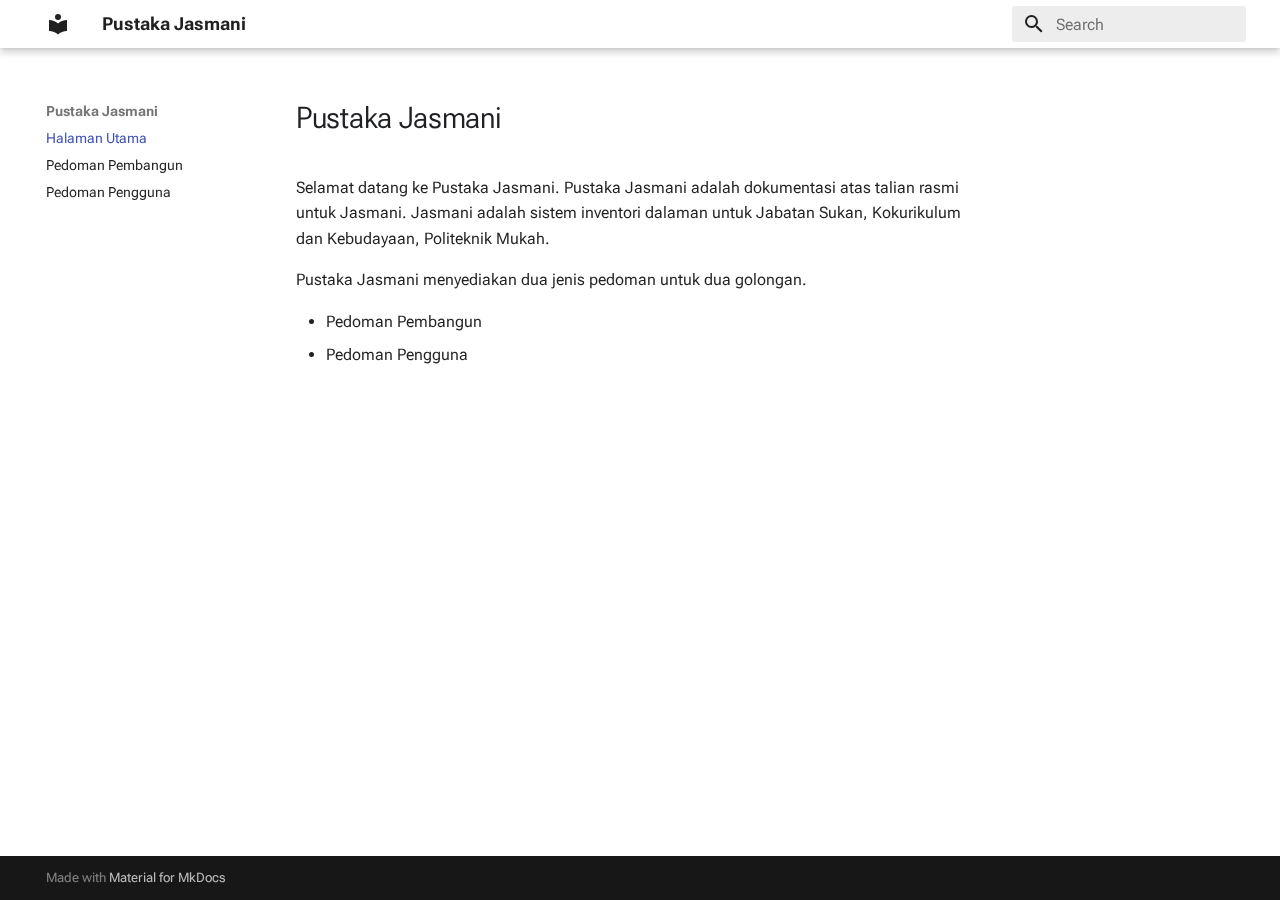
==== index.html @ 259c1ffd "Deployed 2524600 with MkDocs version: 1.4.2" ====
<!doctype html>
<html lang="en" class="no-js">
  <head>
    
      <meta charset="utf-8">
      <meta name="viewport" content="width=device-width,initial-scale=1">
      
      
      
      
      
        <link rel="next" href="pembangun/">
      
      <link rel="icon" href="assets/images/favicon.png">
      <meta name="generator" content="mkdocs-1.4.2, mkdocs-material-9.0.14">
    
    
      
        <title>Pustaka Jasmani</title>
      
    
    
      <link rel="stylesheet" href="assets/stylesheets/main.113286f1.min.css">
      
        
        <link rel="stylesheet" href="assets/stylesheets/palette.a0c5b2b5.min.css">
      
      

    
    
    
      
        
        
        <link rel="preconnect" href="https://fonts.gstatic.com" crossorigin>
        <link rel="stylesheet" href="https://fonts.googleapis.com/css?family=Roboto+Flex:300,300i,400,400i,700,700i%7CRoboto+Mono:400,400i,700,700i&display=fallback">
        <style>:root{--md-text-font:"Roboto Flex";--md-code-font:"Roboto Mono"}</style>
      
    
    
      <link rel="stylesheet" href="stylesheets/extra.css">
    
    <script>__md_scope=new URL(".",location),__md_hash=e=>[...e].reduce((e,_)=>(e<<5)-e+_.charCodeAt(0),0),__md_get=(e,_=localStorage,t=__md_scope)=>JSON.parse(_.getItem(t.pathname+"."+e)),__md_set=(e,_,t=localStorage,a=__md_scope)=>{try{t.setItem(a.pathname+"."+e,JSON.stringify(_))}catch(e){}}</script>
    
      

    
    
    
  </head>
  
  
    
    
    
    
    
    <body dir="ltr" data-md-color-scheme="default" data-md-color-primary="white" data-md-color-accent="">
  
    
    
    <input class="md-toggle" data-md-toggle="drawer" type="checkbox" id="__drawer" autocomplete="off">
    <input class="md-toggle" data-md-toggle="search" type="checkbox" id="__search" autocomplete="off">
    <label class="md-overlay" for="__drawer"></label>
    <div data-md-component="skip">
      
        
        <a href="#pustaka-jasmani" class="md-skip">
          Skip to content
        </a>
      
    </div>
    <div data-md-component="announce">
      
    </div>
    
    
      

<header class="md-header" data-md-component="header">
  <nav class="md-header__inner md-grid" aria-label="Header">
    <a href="." title="Pustaka Jasmani" class="md-header__button md-logo" aria-label="Pustaka Jasmani" data-md-component="logo">
      
  
  <svg xmlns="http://www.w3.org/2000/svg" viewBox="0 0 24 24"><path d="M12 8a3 3 0 0 0 3-3 3 3 0 0 0-3-3 3 3 0 0 0-3 3 3 3 0 0 0 3 3m0 3.54C9.64 9.35 6.5 8 3 8v11c3.5 0 6.64 1.35 9 3.54 2.36-2.19 5.5-3.54 9-3.54V8c-3.5 0-6.64 1.35-9 3.54Z"/></svg>

    </a>
    <label class="md-header__button md-icon" for="__drawer">
      <svg xmlns="http://www.w3.org/2000/svg" viewBox="0 0 24 24"><path d="M3 6h18v2H3V6m0 5h18v2H3v-2m0 5h18v2H3v-2Z"/></svg>
    </label>
    <div class="md-header__title" data-md-component="header-title">
      <div class="md-header__ellipsis">
        <div class="md-header__topic">
          <span class="md-ellipsis">
            Pustaka Jasmani
          </span>
        </div>
        <div class="md-header__topic" data-md-component="header-topic">
          <span class="md-ellipsis">
            
              Halaman Utama
            
          </span>
        </div>
      </div>
    </div>
    
    
    
      <label class="md-header__button md-icon" for="__search">
        <svg xmlns="http://www.w3.org/2000/svg" viewBox="0 0 24 24"><path d="M9.5 3A6.5 6.5 0 0 1 16 9.5c0 1.61-.59 3.09-1.56 4.23l.27.27h.79l5 5-1.5 1.5-5-5v-.79l-.27-.27A6.516 6.516 0 0 1 9.5 16 6.5 6.5 0 0 1 3 9.5 6.5 6.5 0 0 1 9.5 3m0 2C7 5 5 7 5 9.5S7 14 9.5 14 14 12 14 9.5 12 5 9.5 5Z"/></svg>
      </label>
      <div class="md-search" data-md-component="search" role="dialog">
  <label class="md-search__overlay" for="__search"></label>
  <div class="md-search__inner" role="search">
    <form class="md-search__form" name="search">
      <input type="text" class="md-search__input" name="query" aria-label="Search" placeholder="Search" autocapitalize="off" autocorrect="off" autocomplete="off" spellcheck="false" data-md-component="search-query" required>
      <label class="md-search__icon md-icon" for="__search">
        <svg xmlns="http://www.w3.org/2000/svg" viewBox="0 0 24 24"><path d="M9.5 3A6.5 6.5 0 0 1 16 9.5c0 1.61-.59 3.09-1.56 4.23l.27.27h.79l5 5-1.5 1.5-5-5v-.79l-.27-.27A6.516 6.516 0 0 1 9.5 16 6.5 6.5 0 0 1 3 9.5 6.5 6.5 0 0 1 9.5 3m0 2C7 5 5 7 5 9.5S7 14 9.5 14 14 12 14 9.5 12 5 9.5 5Z"/></svg>
        <svg xmlns="http://www.w3.org/2000/svg" viewBox="0 0 24 24"><path d="M20 11v2H8l5.5 5.5-1.42 1.42L4.16 12l7.92-7.92L13.5 5.5 8 11h12Z"/></svg>
      </label>
      <nav class="md-search__options" aria-label="Search">
        
        <button type="reset" class="md-search__icon md-icon" title="Clear" aria-label="Clear" tabindex="-1">
          <svg xmlns="http://www.w3.org/2000/svg" viewBox="0 0 24 24"><path d="M19 6.41 17.59 5 12 10.59 6.41 5 5 6.41 10.59 12 5 17.59 6.41 19 12 13.41 17.59 19 19 17.59 13.41 12 19 6.41Z"/></svg>
        </button>
      </nav>
      
    </form>
    <div class="md-search__output">
      <div class="md-search__scrollwrap" data-md-scrollfix>
        <div class="md-search-result" data-md-component="search-result">
          <div class="md-search-result__meta">
            Initializing search
          </div>
          <ol class="md-search-result__list" role="presentation"></ol>
        </div>
      </div>
    </div>
  </div>
</div>
    
    
  </nav>
  
</header>
    
    <div class="md-container" data-md-component="container">
      
      
        
          
        
      
      <main class="md-main" data-md-component="main">
        <div class="md-main__inner md-grid">
          
            
              
              <div class="md-sidebar md-sidebar--primary" data-md-component="sidebar" data-md-type="navigation" >
                <div class="md-sidebar__scrollwrap">
                  <div class="md-sidebar__inner">
                    


<nav class="md-nav md-nav--primary" aria-label="Navigation" data-md-level="0">
  <label class="md-nav__title" for="__drawer">
    <a href="." title="Pustaka Jasmani" class="md-nav__button md-logo" aria-label="Pustaka Jasmani" data-md-component="logo">
      
  
  <svg xmlns="http://www.w3.org/2000/svg" viewBox="0 0 24 24"><path d="M12 8a3 3 0 0 0 3-3 3 3 0 0 0-3-3 3 3 0 0 0-3 3 3 3 0 0 0 3 3m0 3.54C9.64 9.35 6.5 8 3 8v11c3.5 0 6.64 1.35 9 3.54 2.36-2.19 5.5-3.54 9-3.54V8c-3.5 0-6.64 1.35-9 3.54Z"/></svg>

    </a>
    Pustaka Jasmani
  </label>
  
  <ul class="md-nav__list" data-md-scrollfix>
    
      
      
      

  
  
    
  
  
    <li class="md-nav__item md-nav__item--active">
      
      <input class="md-nav__toggle md-toggle" type="checkbox" id="__toc">
      
      
        
      
      
      <a href="." class="md-nav__link md-nav__link--active">
        Halaman Utama
      </a>
      
    </li>
  

    
      
      
      

  
  
  
    <li class="md-nav__item">
      <a href="pembangun/" class="md-nav__link">
        Pedoman Pembangun
      </a>
    </li>
  

    
      
      
      

  
  
  
    <li class="md-nav__item">
      <a href="pengguna/" class="md-nav__link">
        Pedoman Pengguna
      </a>
    </li>
  

    
  </ul>
</nav>
                  </div>
                </div>
              </div>
            
            
              
              <div class="md-sidebar md-sidebar--secondary" data-md-component="sidebar" data-md-type="toc" >
                <div class="md-sidebar__scrollwrap">
                  <div class="md-sidebar__inner">
                    

<nav class="md-nav md-nav--secondary" aria-label="Table of contents">
  
  
  
    
  
  
</nav>
                  </div>
                </div>
              </div>
            
          
          
            <div class="md-content" data-md-component="content">
              <article class="md-content__inner md-typeset">
                
                  


<h1 id="pustaka-jasmani">Pustaka Jasmani</h1>
<p>Selamat datang ke Pustaka Jasmani. Pustaka Jasmani adalah dokumentasi atas talian rasmi untuk Jasmani. Jasmani adalah sistem inventori dalaman untuk Jabatan Sukan, Kokurikulum dan Kebudayaan, Politeknik Mukah.</p>
<p>Pustaka Jasmani menyediakan dua jenis pedoman untuk dua golongan.</p>
<ul>
<li>Pedoman Pembangun</li>
<li>Pedoman Pengguna</li>
</ul>





                
              </article>
            </div>
          
          
        </div>
        
      </main>
      
        <footer class="md-footer">
  
  <div class="md-footer-meta md-typeset">
    <div class="md-footer-meta__inner md-grid">
      <div class="md-copyright">
  
  
    Made with
    <a href="https://squidfunk.github.io/mkdocs-material/" target="_blank" rel="noopener">
      Material for MkDocs
    </a>
  
</div>
      
    </div>
  </div>
</footer>
      
    </div>
    <div class="md-dialog" data-md-component="dialog">
      <div class="md-dialog__inner md-typeset"></div>
    </div>
    
    <script id="__config" type="application/json">{"base": ".", "features": [], "search": "assets/javascripts/workers/search.208ed371.min.js", "translations": {"clipboard.copied": "Copied to clipboard", "clipboard.copy": "Copy to clipboard", "search.result.more.one": "1 more on this page", "search.result.more.other": "# more on this page", "search.result.none": "No matching documents", "search.result.one": "1 matching document", "search.result.other": "# matching documents", "search.result.placeholder": "Type to start searching", "search.result.term.missing": "Missing", "select.version": "Select version"}}</script>
    
    
      <script src="assets/javascripts/bundle.2a6f1dda.min.js"></script>
      
    
  </body>
</html>
---- assets/stylesheets/main.113286f1.min.css ----
@charset "UTF-8";html{-webkit-text-size-adjust:none;-moz-text-size-adjust:none;text-size-adjust:none;box-sizing:border-box}*,:after,:before{box-sizing:inherit}@media (prefers-reduced-motion){*,:after,:before{transition:none!important}}body{margin:0}a,button,input,label{-webkit-tap-highlight-color:transparent}a{color:inherit;text-decoration:none}hr{border:0;box-sizing:initial;display:block;height:.05rem;overflow:visible;padding:0}small{font-size:80%}sub,sup{line-height:1em}img{border-style:none}table{border-collapse:initial;border-spacing:0}td,th{font-weight:400;vertical-align:top}button{background:#0000;border:0;font-family:inherit;font-size:inherit;margin:0;padding:0}input{border:0;outline:none}:root{--md-primary-fg-color:#4051b5;--md-primary-fg-color--light:#5d6cc0;--md-primary-fg-color--dark:#303fa1;--md-primary-bg-color:#fff;--md-primary-bg-color--light:#ffffffb3;--md-accent-fg-color:#526cfe;--md-accent-fg-color--transparent:#526cfe1a;--md-accent-bg-color:#fff;--md-accent-bg-color--light:#ffffffb3}:root,[data-md-color-scheme=default]{--md-default-fg-color:#000000de;--md-default-fg-color--light:#0000008a;--md-default-fg-color--lighter:#00000052;--md-default-fg-color--lightest:#00000012;--md-default-bg-color:#fff;--md-default-bg-color--light:#ffffffb3;--md-default-bg-color--lighter:#ffffff4d;--md-default-bg-color--lightest:#ffffff1f;--md-code-fg-color:#36464e;--md-code-bg-color:#f5f5f5;--md-code-hl-color:#ffff0080;--md-code-hl-number-color:#d52a2a;--md-code-hl-special-color:#db1457;--md-code-hl-function-color:#a846b9;--md-code-hl-constant-color:#6e59d9;--md-code-hl-keyword-color:#3f6ec6;--md-code-hl-string-color:#1c7d4d;--md-code-hl-name-color:var(--md-code-fg-color);--md-code-hl-operator-color:var(--md-default-fg-color--light);--md-code-hl-punctuation-color:var(--md-default-fg-color--light);--md-code-hl-comment-color:var(--md-default-fg-color--light);--md-code-hl-generic-color:var(--md-default-fg-color--light);--md-code-hl-variable-color:var(--md-default-fg-color--light);--md-typeset-color:var(--md-default-fg-color);--md-typeset-a-color:var(--md-primary-fg-color);--md-typeset-mark-color:#ffff0080;--md-typeset-del-color:#f5503d26;--md-typeset-ins-color:#0bd57026;--md-typeset-kbd-color:#fafafa;--md-typeset-kbd-accent-color:#fff;--md-typeset-kbd-border-color:#b8b8b8;--md-typeset-table-color:#0000001f;--md-typeset-table-color--light:rgba(0,0,0,.035);--md-admonition-fg-color:var(--md-default-fg-color);--md-admonition-bg-color:var(--md-default-bg-color);--md-warning-fg-color:#000000de;--md-warning-bg-color:#ff9;--md-footer-fg-color:#fff;--md-footer-fg-color--light:#ffffffb3;--md-footer-fg-color--lighter:#ffffff73;--md-footer-bg-color:#000000de;--md-footer-bg-color--dark:#00000052;--md-shadow-z1:0 0.2rem 0.5rem #0000000d,0 0 0.05rem #0000001a;--md-shadow-z2:0 0.2rem 0.5rem #0000001a,0 0 0.05rem #00000040;--md-shadow-z3:0 0.2rem 0.5rem #0003,0 0 0.05rem #00000059}.md-icon svg{fill:currentcolor;display:block;height:1.2rem;width:1.2rem}body{-webkit-font-smoothing:antialiased;-moz-osx-font-smoothing:grayscale;--md-text-font-family:var(--md-text-font,_),-apple-system,BlinkMacSystemFont,Helvetica,Arial,sans-serif;--md-code-font-family:var(--md-code-font,_),SFMono-Regular,Consolas,Menlo,monospace}aside,body,input{font-feature-settings:"kern","liga";color:var(--md-typeset-color);font-family:var(--md-text-font-family)}code,kbd,pre{font-feature-settings:"kern";font-family:var(--md-code-font-family)}:root{--md-typeset-table-sort-icon:url('data:image/svg+xml;charset=utf-8,<svg xmlns="http://www.w3.org/2000/svg" viewBox="0 0 24 24"><path d="m18 21-4-4h3V7h-3l4-4 4 4h-3v10h3M2 19v-2h10v2M2 13v-2h7v2M2 7V5h4v2H2Z"/></svg>');--md-typeset-table-sort-icon--asc:url('data:image/svg+xml;charset=utf-8,<svg xmlns="http://www.w3.org/2000/svg" viewBox="0 0 24 24"><path d="M19 17h3l-4 4-4-4h3V3h2M2 17h10v2H2M6 5v2H2V5m0 6h7v2H2v-2Z"/></svg>');--md-typeset-table-sort-icon--desc:url('data:image/svg+xml;charset=utf-8,<svg xmlns="http://www.w3.org/2000/svg" viewBox="0 0 24 24"><path d="M19 7h3l-4-4-4 4h3v14h2M2 17h10v2H2M6 5v2H2V5m0 6h7v2H2v-2Z"/></svg>')}.md-typeset{-webkit-print-color-adjust:exact;color-adjust:exact;font-size:.8rem;line-height:1.6}@media print{.md-typeset{font-size:.68rem}}.md-typeset blockquote,.md-typeset dl,.md-typeset figure,.md-typeset ol,.md-typeset pre,.md-typeset ul{margin-bottom:1em;margin-top:1em}.md-typeset h1{color:var(--md-default-fg-color--light);font-size:2em;line-height:1.3;margin:0 0 1.25em}.md-typeset h1,.md-typeset h2{font-weight:300;letter-spacing:-.01em}.md-typeset h2{font-size:1.5625em;line-height:1.4;margin:1.6em 0 .64em}.md-typeset h3{font-size:1.25em;font-weight:400;letter-spacing:-.01em;line-height:1.5;margin:1.6em 0 .8em}.md-typeset h2+h3{margin-top:.8em}.md-typeset h4{font-weight:700;letter-spacing:-.01em;margin:1em 0}.md-typeset h5,.md-typeset h6{color:var(--md-default-fg-color--light);font-size:.8em;font-weight:700;letter-spacing:-.01em;margin:1.25em 0}.md-typeset h5{text-transform:uppercase}.md-typeset hr{border-bottom:.05rem solid var(--md-default-fg-color--lightest);display:flow-root;margin:1.5em 0}.md-typeset a{color:var(--md-typeset-a-color);word-break:break-word}.md-typeset a,.md-typeset a:before{transition:color 125ms}.md-typeset a:focus,.md-typeset a:hover{color:var(--md-accent-fg-color)}.md-typeset a:focus code,.md-typeset a:hover code{background-color:var(--md-accent-fg-color--transparent)}.md-typeset a code{color:currentcolor;transition:background-color 125ms}.md-typeset a.focus-visible{outline-color:var(--md-accent-fg-color);outline-offset:.2rem}.md-typeset code,.md-typeset kbd,.md-typeset pre{color:var(--md-code-fg-color);direction:ltr;font-variant-ligatures:none}@media print{.md-typeset code,.md-typeset kbd,.md-typeset pre{white-space:pre-wrap}}.md-typeset code{background-color:var(--md-code-bg-color);border-radius:.1rem;-webkit-box-decoration-break:clone;box-decoration-break:clone;font-size:.85em;padding:0 .2941176471em;word-break:break-word}.md-typeset code:not(.focus-visible){-webkit-tap-highlight-color:transparent;outline:none}.md-typeset pre{display:flow-root;line-height:1.4;position:relative}.md-typeset pre>code{-webkit-box-decoration-break:slice;box-decoration-break:slice;box-shadow:none;display:block;margin:0;outline-color:var(--md-accent-fg-color);overflow:auto;padding:.7720588235em 1.1764705882em;scrollbar-color:var(--md-default-fg-color--lighter) #0000;scrollbar-width:thin;touch-action:auto;word-break:normal}.md-typeset pre>code:hover{scrollbar-color:var(--md-accent-fg-color) #0000}.md-typeset pre>code::-webkit-scrollbar{height:.2rem;width:.2rem}.md-typeset pre>code::-webkit-scrollbar-thumb{background-color:var(--md-default-fg-color--lighter)}.md-typeset pre>code::-webkit-scrollbar-thumb:hover{background-color:var(--md-accent-fg-color)}.md-typeset kbd{background-color:var(--md-typeset-kbd-color);border-radius:.1rem;box-shadow:0 .1rem 0 .05rem var(--md-typeset-kbd-border-color),0 .1rem 0 var(--md-typeset-kbd-border-color),0 -.1rem .2rem var(--md-typeset-kbd-accent-color) inset;color:var(--md-default-fg-color);display:inline-block;font-size:.75em;padding:0 .6666666667em;vertical-align:text-top;word-break:break-word}.md-typeset mark{background-color:var(--md-typeset-mark-color);-webkit-box-decoration-break:clone;box-decoration-break:clone;color:inherit;word-break:break-word}.md-typeset abbr{border-bottom:.05rem dotted var(--md-default-fg-color--light);cursor:help;text-decoration:none}@media (hover:none){.md-typeset abbr[title]:focus:after,.md-typeset abbr[title]:hover:after{background-color:var(--md-default-fg-color);border-radius:.1rem;box-shadow:var(--md-shadow-z3);color:var(--md-default-bg-color);content:attr(title);font-size:.7rem;left:.8rem;margin-top:2em;padding:.2rem .3rem;position:absolute;right:.8rem}}.md-typeset small{opacity:.75}[dir=ltr] .md-typeset sub,[dir=ltr] .md-typeset sup{margin-left:.078125em}[dir=rtl] .md-typeset sub,[dir=rtl] .md-typeset sup{margin-right:.078125em}[dir=ltr] .md-typeset blockquote{padding-left:.6rem}[dir=rtl] .md-typeset blockquote{padding-right:.6rem}[dir=ltr] .md-typeset blockquote{border-left:.2rem solid var(--md-default-fg-color--lighter)}[dir=rtl] .md-typeset blockquote{border-right:.2rem solid var(--md-default-fg-color--lighter)}.md-typeset blockquote{color:var(--md-default-fg-color--light);margin-left:0;margin-right:0}.md-typeset ul{list-style-type:disc}[dir=ltr] .md-typeset ol,[dir=ltr] .md-typeset ul{margin-left:.625em}[dir=rtl] .md-typeset ol,[dir=rtl] .md-typeset ul{margin-right:.625em}.md-typeset ol,.md-typeset ul{padding:0}.md-typeset ol:not([hidden]),.md-typeset ul:not([hidden]){display:flow-root}.md-typeset ol ol,.md-typeset ul ol{list-style-type:lower-alpha}.md-typeset ol ol ol,.md-typeset ul ol ol{list-style-type:lower-roman}[dir=ltr] .md-typeset ol li,[dir=ltr] .md-typeset ul li{margin-left:1.25em}[dir=rtl] .md-typeset ol li,[dir=rtl] .md-typeset ul li{margin-right:1.25em}.md-typeset ol li,.md-typeset ul li{margin-bottom:.5em}.md-typeset ol li blockquote,.md-typeset ol li p,.md-typeset ul li blockquote,.md-typeset ul li p{margin:.5em 0}.md-typeset ol li:last-child,.md-typeset ul li:last-child{margin-bottom:0}[dir=ltr] .md-typeset ol li ol,[dir=ltr] .md-typeset ol li ul,[dir=ltr] .md-typeset ul li ol,[dir=ltr] .md-typeset ul li ul{margin-left:.625em}[dir=rtl] .md-typeset ol li ol,[dir=rtl] .md-typeset ol li ul,[dir=rtl] .md-typeset ul li ol,[dir=rtl] .md-typeset ul li ul{margin-right:.625em}.md-typeset ol li ol,.md-typeset ol li ul,.md-typeset ul li ol,.md-typeset ul li ul{margin-bottom:.5em;margin-top:.5em}[dir=ltr] .md-typeset dd{margin-left:1.875em}[dir=rtl] .md-typeset dd{margin-right:1.875em}.md-typeset dd{margin-bottom:1.5em;margin-top:1em}.md-typeset img,.md-typeset svg,.md-typeset video{height:auto;max-width:100%}.md-typeset img[align=left]{margin:1em 1em 1em 0}.md-typeset img[align=right]{margin:1em 0 1em 1em}.md-typeset img[align]:only-child{margin-top:0}.md-typeset img[src$="#gh-dark-mode-only"],.md-typeset img[src$="#only-dark"]{display:none}.md-typeset figure{display:flow-root;margin:1em auto;max-width:100%;text-align:center;width:-webkit-fit-content;width:-moz-fit-content;width:fit-content}.md-typeset figure img{display:block}.md-typeset figcaption{font-style:italic;margin:1em auto;max-width:24rem}.md-typeset iframe{max-width:100%}.md-typeset table:not([class]){background-color:var(--md-default-bg-color);border:.05rem solid var(--md-typeset-table-color);border-radius:.1rem;display:inline-block;font-size:.64rem;max-width:100%;overflow:auto;touch-action:auto}@media print{.md-typeset table:not([class]){display:table}}.md-typeset table:not([class])+*{margin-top:1.5em}.md-typeset table:not([class]) td>:first-child,.md-typeset table:not([class]) th>:first-child{margin-top:0}.md-typeset table:not([class]) td>:last-child,.md-typeset table:not([class]) th>:last-child{margin-bottom:0}.md-typeset table:not([class]) td:not([align]),.md-typeset table:not([class]) th:not([align]){text-align:left}[dir=rtl] .md-typeset table:not([class]) td:not([align]),[dir=rtl] .md-typeset table:not([class]) th:not([align]){text-align:right}.md-typeset table:not([class]) th{font-weight:700;min-width:5rem;padding:.9375em 1.25em;vertical-align:top}.md-typeset table:not([class]) td{border-top:.05rem solid var(--md-typeset-table-color);padding:.9375em 1.25em;vertical-align:top}.md-typeset table:not([class]) tbody tr{transition:background-color 125ms}.md-typeset table:not([class]) tbody tr:hover{background-color:var(--md-typeset-table-color--light);box-shadow:0 .05rem 0 var(--md-default-bg-color) inset}.md-typeset table:not([class]) a{word-break:normal}.md-typeset table th[role=columnheader]{cursor:pointer}[dir=ltr] .md-typeset table th[role=columnheader]:after{margin-left:.5em}[dir=rtl] .md-typeset table th[role=columnheader]:after{margin-right:.5em}.md-typeset table th[role=columnheader]:after{content:"";display:inline-block;height:1.2em;-webkit-mask-image:var(--md-typeset-table-sort-icon);mask-image:var(--md-typeset-table-sort-icon);-webkit-mask-repeat:no-repeat;mask-repeat:no-repeat;-webkit-mask-size:contain;mask-size:contain;transition:background-color 125ms;vertical-align:text-bottom;width:1.2em}.md-typeset table th[role=columnheader]:hover:after{background-color:var(--md-default-fg-color--lighter)}.md-typeset table th[role=columnheader][aria-sort=ascending]:after{background-color:var(--md-default-fg-color--light);-webkit-mask-image:var(--md-typeset-table-sort-icon--asc);mask-image:var(--md-typeset-table-sort-icon--asc)}.md-typeset table th[role=columnheader][aria-sort=descending]:after{background-color:var(--md-default-fg-color--light);-webkit-mask-image:var(--md-typeset-table-sort-icon--desc);mask-image:var(--md-typeset-table-sort-icon--desc)}.md-typeset__scrollwrap{margin:1em -.8rem;overflow-x:auto;touch-action:auto}.md-typeset__table{display:inline-block;margin-bottom:.5em;padding:0 .8rem}@media print{.md-typeset__table{display:block}}html .md-typeset__table table{display:table;margin:0;overflow:hidden;width:100%}@media screen and (max-width:44.9375em){.md-content__inner>pre{margin:1em -.8rem}.md-content__inner>pre code{border-radius:0}}.md-banner{background-color:var(--md-footer-bg-color);color:var(--md-footer-fg-color);overflow:auto}@media print{.md-banner{display:none}}.md-banner--warning{background-color:var(--md-warning-bg-color);color:var(--md-warning-fg-color)}.md-banner__inner{font-size:.7rem;margin:.6rem auto;padding:0 .8rem}[dir=ltr] .md-banner__button{float:right}[dir=rtl] .md-banner__button{float:left}.md-banner__button{color:inherit;cursor:pointer;transition:opacity .25s}.md-banner__button:hover{opacity:.7}html{font-size:125%;height:100%;overflow-x:hidden}@media screen and (min-width:100em){html{font-size:137.5%}}@media screen and (min-width:125em){html{font-size:150%}}body{background-color:var(--md-default-bg-color);display:flex;flex-direction:column;font-size:.5rem;min-height:100%;position:relative;width:100%}@media print{body{display:block}}@media screen and (max-width:59.9375em){body[data-md-scrolllock]{position:fixed}}.md-grid{margin-left:auto;margin-right:auto;max-width:61rem}.md-container{display:flex;flex-direction:column;flex-grow:1}@media print{.md-container{display:block}}.md-main{flex-grow:1}.md-main__inner{display:flex;height:100%;margin-top:1.5rem}.md-ellipsis{overflow:hidden;text-overflow:ellipsis;white-space:nowrap}.md-toggle{display:none}.md-option{height:0;opacity:0;position:absolute;width:0}.md-option:checked+label:not([hidden]){display:block}.md-option.focus-visible+label{outline-color:var(--md-accent-fg-color);outline-style:auto}.md-skip{background-color:var(--md-default-fg-color);border-radius:.1rem;color:var(--md-default-bg-color);font-size:.64rem;margin:.5rem;opacity:0;outline-color:var(--md-accent-fg-color);padding:.3rem .5rem;position:fixed;transform:translateY(.4rem);z-index:-1}.md-skip:focus{opacity:1;transform:translateY(0);transition:transform .25s cubic-bezier(.4,0,.2,1),opacity 175ms 75ms;z-index:10}@page{margin:25mm}:root{--md-clipboard-icon:url('data:image/svg+xml;charset=utf-8,<svg xmlns="http://www.w3.org/2000/svg" viewBox="0 0 24 24"><path d="M19 21H8V7h11m0-2H8a2 2 0 0 0-2 2v14a2 2 0 0 0 2 2h11a2 2 0 0 0 2-2V7a2 2 0 0 0-2-2m-3-4H4a2 2 0 0 0-2 2v14h2V3h12V1Z"/></svg>')}.md-clipboard{border-radius:.1rem;color:var(--md-default-fg-color--lightest);cursor:pointer;height:1.5em;outline-color:var(--md-accent-fg-color);outline-offset:.1rem;position:absolute;right:.5em;top:.5em;transition:color .25s;width:1.5em;z-index:1}@media print{.md-clipboard{display:none}}.md-clipboard:not(.focus-visible){-webkit-tap-highlight-color:transparent;outline:none}:hover>.md-clipboard{color:var(--md-default-fg-color--light)}.md-clipboard:focus,.md-clipboard:hover{color:var(--md-accent-fg-color)}.md-clipboard:after{background-color:currentcolor;content:"";display:block;height:1.125em;margin:0 auto;-webkit-mask-image:var(--md-clipboard-icon);mask-image:var(--md-clipboard-icon);-webkit-mask-position:center;mask-position:center;-webkit-mask-repeat:no-repeat;mask-repeat:no-repeat;-webkit-mask-size:contain;mask-size:contain;width:1.125em}.md-clipboard--inline{cursor:pointer}.md-clipboard--inline code{transition:color .25s,background-color .25s}.md-clipboard--inline:focus code,.md-clipboard--inline:hover code{background-color:var(--md-accent-fg-color--transparent);color:var(--md-accent-fg-color)}@keyframes consent{0%{opacity:0;transform:translateY(100%)}to{opacity:1;transform:translateY(0)}}@keyframes overlay{0%{opacity:0}to{opacity:1}}.md-consent__overlay{animation:overlay .25s both;-webkit-backdrop-filter:blur(.1rem);backdrop-filter:blur(.1rem);background-color:#0000008a;height:100%;opacity:1;position:fixed;top:0;width:100%;z-index:5}.md-consent__inner{animation:consent .5s cubic-bezier(.1,.7,.1,1) both;background-color:var(--md-default-bg-color);border:0;border-radius:.1rem;bottom:0;box-shadow:0 0 .2rem #0000001a,0 .2rem .4rem #0003;max-height:100%;overflow:auto;padding:0;position:fixed;width:100%;z-index:5}.md-consent__form{padding:.8rem}.md-consent__settings{display:none;margin:1em 0}input:checked+.md-consent__settings{display:block}.md-consent__controls{margin-bottom:.8rem}.md-typeset .md-consent__controls .md-button{display:inline}@media screen and (max-width:44.9375em){.md-typeset .md-consent__controls .md-button{display:block;margin-top:.4rem;text-align:center;width:100%}}.md-consent label{cursor:pointer}.md-content{flex-grow:1;min-width:0}.md-content__inner{margin:0 .8rem 1.2rem;padding-top:.6rem}@media screen and (min-width:76.25em){[dir=ltr] .md-sidebar--primary:not([hidden])~.md-content>.md-content__inner{margin-left:1.2rem}[dir=ltr] .md-sidebar--secondary:not([hidden])~.md-content>.md-content__inner,[dir=rtl] .md-sidebar--primary:not([hidden])~.md-content>.md-content__inner{margin-right:1.2rem}[dir=rtl] .md-sidebar--secondary:not([hidden])~.md-content>.md-content__inner{margin-left:1.2rem}}.md-content__inner:before{content:"";display:block;height:.4rem}.md-content__inner>:last-child{margin-bottom:0}[dir=ltr] .md-content__button{float:right}[dir=rtl] .md-content__button{float:left}[dir=ltr] .md-content__button{margin-left:.4rem}[dir=rtl] .md-content__button{margin-right:.4rem}.md-content__button{margin:.4rem 0;padding:0}@media print{.md-content__button{display:none}}.md-typeset .md-content__button{color:var(--md-default-fg-color--lighter)}.md-content__button svg{display:inline;vertical-align:top}[dir=rtl] .md-content__button svg{transform:scaleX(-1)}[dir=ltr] .md-dialog{right:.8rem}[dir=rtl] .md-dialog{left:.8rem}.md-dialog{background-color:var(--md-default-fg-color);border-radius:.1rem;bottom:.8rem;box-shadow:var(--md-shadow-z3);min-width:11.1rem;opacity:0;padding:.4rem .6rem;pointer-events:none;position:fixed;transform:translateY(100%);transition:transform 0ms .4s,opacity .4s;z-index:4}@media print{.md-dialog{display:none}}.md-dialog--active{opacity:1;pointer-events:auto;transform:translateY(0);transition:transform .4s cubic-bezier(.075,.85,.175,1),opacity .4s}.md-dialog__inner{color:var(--md-default-bg-color);font-size:.7rem}.md-feedback{margin:2em 0 1em;text-align:center}.md-feedback fieldset{border:none;margin:0;padding:0}.md-feedback__title{font-weight:700;margin:1em auto}.md-feedback__inner{position:relative}.md-feedback__list{align-content:baseline;display:flex;flex-wrap:wrap;justify-content:center;position:relative}.md-feedback__list:hover .md-icon:not(:disabled){color:var(--md-default-fg-color--lighter)}:disabled .md-feedback__list{min-height:1.8rem}.md-feedback__icon{color:var(--md-default-fg-color--light);cursor:pointer;flex-shrink:0;margin:0 .1rem;transition:color 125ms}.md-feedback__icon:not(:disabled).md-icon:hover{color:var(--md-accent-fg-color)}.md-feedback__icon:disabled{color:var(--md-default-fg-color--lightest);pointer-events:none}.md-feedback__note{opacity:0;position:relative;transform:translateY(.4rem);transition:transform .4s cubic-bezier(.1,.7,.1,1),opacity .15s}.md-feedback__note>*{margin:0 auto;max-width:16rem}:disabled .md-feedback__note{opacity:1;transform:translateY(0)}.md-footer{background-color:var(--md-footer-bg-color);color:var(--md-footer-fg-color)}@media print{.md-footer{display:none}}.md-footer__inner{justify-content:space-between;overflow:auto;padding:.2rem}.md-footer__inner:not([hidden]){display:flex}.md-footer__link{display:flex;flex-grow:0.01;outline-color:var(--md-accent-fg-color);overflow:hidden;padding-bottom:.4rem;padding-top:1.4rem;transition:opacity .25s}.md-footer__link:focus,.md-footer__link:hover{opacity:.7}[dir=rtl] .md-footer__link svg{transform:scaleX(-1)}@media screen and (max-width:44.9375em){.md-footer__link--prev .md-footer__title{display:none}}[dir=ltr] .md-footer__link--next{margin-left:auto}[dir=rtl] .md-footer__link--next{margin-right:auto}.md-footer__link--next{text-align:right}[dir=rtl] .md-footer__link--next{text-align:left}.md-footer__title{flex-grow:1;font-size:.9rem;line-height:2.4rem;max-width:calc(100% - 2.4rem);padding:0 1rem;position:relative;white-space:nowrap}.md-footer__button{margin:.2rem;padding:.4rem}.md-footer__direction{font-size:.64rem;left:0;margin-top:-1rem;opacity:.7;padding:0 1rem;position:absolute;right:0}.md-footer-meta{background-color:var(--md-footer-bg-color--dark)}.md-footer-meta__inner{display:flex;flex-wrap:wrap;justify-content:space-between;padding:.2rem}html .md-footer-meta.md-typeset a{color:var(--md-footer-fg-color--light)}html .md-footer-meta.md-typeset a:focus,html .md-footer-meta.md-typeset a:hover{color:var(--md-footer-fg-color)}.md-copyright{color:var(--md-footer-fg-color--lighter);font-size:.64rem;margin:auto .6rem;padding:.4rem 0;width:100%}@media screen and (min-width:45em){.md-copyright{width:auto}}.md-copyright__highlight{color:var(--md-footer-fg-color--light)}.md-social{margin:0 .4rem;padding:.2rem 0 .6rem}@media screen and (min-width:45em){.md-social{padding:.6rem 0}}.md-social__link{display:inline-block;height:1.6rem;text-align:center;width:1.6rem}.md-social__link:before{line-height:1.9}.md-social__link svg{fill:currentcolor;max-height:.8rem;vertical-align:-25%}.md-typeset .md-button{border:.1rem solid;border-radius:.1rem;color:var(--md-primary-fg-color);cursor:pointer;display:inline-block;font-weight:700;padding:.625em 2em;transition:color 125ms,background-color 125ms,border-color 125ms}.md-typeset .md-button--primary{background-color:var(--md-primary-fg-color);border-color:var(--md-primary-fg-color);color:var(--md-primary-bg-color)}.md-typeset .md-button:focus,.md-typeset .md-button:hover{background-color:var(--md-accent-fg-color);border-color:var(--md-accent-fg-color);color:var(--md-accent-bg-color)}[dir=ltr] .md-typeset .md-input{border-top-left-radius:.1rem}[dir=ltr] .md-typeset .md-input,[dir=rtl] .md-typeset .md-input{border-top-right-radius:.1rem}[dir=rtl] .md-typeset .md-input{border-top-left-radius:.1rem}.md-typeset .md-input{border-bottom:.1rem solid var(--md-default-fg-color--lighter);box-shadow:var(--md-shadow-z1);font-size:.8rem;height:1.8rem;padding:0 .6rem;transition:border .25s,box-shadow .25s}.md-typeset .md-input:focus,.md-typeset .md-input:hover{border-bottom-color:var(--md-accent-fg-color);box-shadow:var(--md-shadow-z2)}.md-typeset .md-input--stretch{width:100%}.md-header{background-color:var(--md-primary-fg-color);box-shadow:0 0 .2rem #0000,0 .2rem .4rem #0000;color:var(--md-primary-bg-color);display:block;left:0;position:-webkit-sticky;position:sticky;right:0;top:0;z-index:4}@media print{.md-header{display:none}}.md-header[hidden]{transform:translateY(-100%);transition:transform .25s cubic-bezier(.8,0,.6,1),box-shadow .25s}.md-header--shadow{box-shadow:0 0 .2rem #0000001a,0 .2rem .4rem #0003;transition:transform .25s cubic-bezier(.1,.7,.1,1),box-shadow .25s}.md-header__inner{align-items:center;display:flex;padding:0 .2rem}.md-header__button{color:currentcolor;cursor:pointer;margin:.2rem;outline-color:var(--md-accent-fg-color);padding:.4rem;position:relative;transition:opacity .25s;vertical-align:middle;z-index:1}.md-header__button:hover{opacity:.7}.md-header__button:not([hidden]){display:inline-block}.md-header__button:not(.focus-visible){-webkit-tap-highlight-color:transparent;outline:none}.md-header__button.md-logo{margin:.2rem;padding:.4rem}@media screen and (max-width:76.1875em){.md-header__button.md-logo{display:none}}.md-header__button.md-logo img,.md-header__button.md-logo svg{fill:currentcolor;display:block;height:1.2rem;width:auto}@media screen and (min-width:60em){.md-header__button[for=__search]{display:none}}.no-js .md-header__button[for=__search]{display:none}[dir=rtl] .md-header__button[for=__search] svg{transform:scaleX(-1)}@media screen and (min-width:76.25em){.md-header__button[for=__drawer]{display:none}}.md-header__topic{display:flex;max-width:100%;position:absolute;transition:transform .4s cubic-bezier(.1,.7,.1,1),opacity .15s;white-space:nowrap}.md-header__topic+.md-header__topic{opacity:0;pointer-events:none;transform:translateX(1.25rem);transition:transform .4s cubic-bezier(1,.7,.1,.1),opacity .15s;z-index:-1}[dir=rtl] .md-header__topic+.md-header__topic{transform:translateX(-1.25rem)}.md-header__topic:first-child{font-weight:700}[dir=ltr] .md-header__title{margin-right:.4rem}[dir=rtl] .md-header__title{margin-left:.4rem}[dir=ltr] .md-header__title{margin-left:1rem}[dir=rtl] .md-header__title{margin-right:1rem}.md-header__title{flex-grow:1;font-size:.9rem;height:2.4rem;line-height:2.4rem}.md-header__title--active .md-header__topic{opacity:0;pointer-events:none;transform:translateX(-1.25rem);transition:transform .4s cubic-bezier(1,.7,.1,.1),opacity .15s;z-index:-1}[dir=rtl] .md-header__title--active .md-header__topic{transform:translateX(1.25rem)}.md-header__title--active .md-header__topic+.md-header__topic{opacity:1;pointer-events:auto;transform:translateX(0);transition:transform .4s cubic-bezier(.1,.7,.1,1),opacity .15s;z-index:0}.md-header__title>.md-header__ellipsis{height:100%;position:relative;width:100%}.md-header__option{display:flex;flex-shrink:0;max-width:100%;transition:max-width 0ms .25s,opacity .25s .25s;white-space:nowrap}[data-md-toggle=search]:checked~.md-header .md-header__option{max-width:0;opacity:0;transition:max-width 0ms,opacity 0ms}.md-header__source{display:none}@media screen and (min-width:60em){[dir=ltr] .md-header__source{margin-left:1rem}[dir=rtl] .md-header__source{margin-right:1rem}.md-header__source{display:block;max-width:11.7rem;width:11.7rem}}@media screen and (min-width:76.25em){[dir=ltr] .md-header__source{margin-left:1.4rem}[dir=rtl] .md-header__source{margin-right:1.4rem}}:root{--md-nav-icon--prev:url('data:image/svg+xml;charset=utf-8,<svg xmlns="http://www.w3.org/2000/svg" viewBox="0 0 24 24"><path d="M20 11v2H8l5.5 5.5-1.42 1.42L4.16 12l7.92-7.92L13.5 5.5 8 11h12Z"/></svg>');--md-nav-icon--next:url('data:image/svg+xml;charset=utf-8,<svg xmlns="http://www.w3.org/2000/svg" viewBox="0 0 24 24"><path d="M8.59 16.58 13.17 12 8.59 7.41 10 6l6 6-6 6-1.41-1.42Z"/></svg>');--md-toc-icon:url('data:image/svg+xml;charset=utf-8,<svg xmlns="http://www.w3.org/2000/svg" viewBox="0 0 24 24"><path d="M3 9h14V7H3v2m0 4h14v-2H3v2m0 4h14v-2H3v2m16 0h2v-2h-2v2m0-10v2h2V7h-2m0 6h2v-2h-2v2Z"/></svg>')}.md-nav{font-size:.7rem;line-height:1.3}.md-nav__title{color:var(--md-default-fg-color--light);display:block;font-weight:700;overflow:hidden;padding:0 .6rem;text-overflow:ellipsis}.md-nav__title .md-nav__button{display:none}.md-nav__title .md-nav__button img{height:100%;width:auto}.md-nav__title .md-nav__button.md-logo img,.md-nav__title .md-nav__button.md-logo svg{fill:currentcolor;display:block;height:2.4rem;max-width:100%;object-fit:contain;width:auto}.md-nav__list{list-style:none;margin:0;padding:0}.md-nav__item{padding:0 .6rem}[dir=ltr] .md-nav__item .md-nav__item{padding-right:0}[dir=rtl] .md-nav__item .md-nav__item{padding-left:0}.md-nav__link{align-items:center;cursor:pointer;display:flex;justify-content:space-between;margin-top:.625em;overflow:hidden;scroll-snap-align:start;text-overflow:ellipsis;transition:color 125ms}.md-nav__link--passed{color:var(--md-default-fg-color--light)}.md-nav__item .md-nav__link--active{color:var(--md-typeset-a-color)}.md-nav__item .md-nav__link--index [href]{width:100%}.md-nav__link:focus,.md-nav__link:hover{color:var(--md-accent-fg-color)}.md-nav__link.focus-visible{outline-color:var(--md-accent-fg-color);outline-offset:.2rem}.md-nav--primary .md-nav__link[for=__toc]{display:none}.md-nav--primary .md-nav__link[for=__toc] .md-icon:after{background-color:currentcolor;display:block;height:100%;-webkit-mask-image:var(--md-toc-icon);mask-image:var(--md-toc-icon);width:100%}.md-nav--primary .md-nav__link[for=__toc]~.md-nav{display:none}.md-nav__link>*{cursor:pointer;display:flex}.md-nav__icon{flex-shrink:0}.md-nav__source{display:none}@media screen and (max-width:76.1875em){.md-nav--primary,.md-nav--primary .md-nav{background-color:var(--md-default-bg-color);display:flex;flex-direction:column;height:100%;left:0;position:absolute;right:0;top:0;z-index:1}.md-nav--primary .md-nav__item,.md-nav--primary .md-nav__title{font-size:.8rem;line-height:1.5}.md-nav--primary .md-nav__title{background-color:var(--md-default-fg-color--lightest);color:var(--md-default-fg-color--light);cursor:pointer;height:5.6rem;line-height:2.4rem;padding:3rem .8rem .2rem;position:relative;white-space:nowrap}[dir=ltr] .md-nav--primary .md-nav__title .md-nav__icon{left:.4rem}[dir=rtl] .md-nav--primary .md-nav__title .md-nav__icon{right:.4rem}.md-nav--primary .md-nav__title .md-nav__icon{display:block;height:1.2rem;margin:.2rem;position:absolute;top:.4rem;width:1.2rem}.md-nav--primary .md-nav__title .md-nav__icon:after{background-color:currentcolor;content:"";display:block;height:100%;-webkit-mask-image:var(--md-nav-icon--prev);mask-image:var(--md-nav-icon--prev);-webkit-mask-position:center;mask-position:center;-webkit-mask-repeat:no-repeat;mask-repeat:no-repeat;-webkit-mask-size:contain;mask-size:contain;width:100%}.md-nav--primary .md-nav__title~.md-nav__list{background-color:var(--md-default-bg-color);box-shadow:0 .05rem 0 var(--md-default-fg-color--lightest) inset;overflow-y:auto;scroll-snap-type:y mandatory;touch-action:pan-y}.md-nav--primary .md-nav__title~.md-nav__list>:first-child{border-top:0}.md-nav--primary .md-nav__title[for=__drawer]{background-color:var(--md-primary-fg-color);color:var(--md-primary-bg-color);font-weight:700}.md-nav--primary .md-nav__title .md-logo{display:block;left:.2rem;margin:.2rem;padding:.4rem;position:absolute;right:.2rem;top:.2rem}.md-nav--primary .md-nav__list{flex:1}.md-nav--primary .md-nav__item{border-top:.05rem solid var(--md-default-fg-color--lightest);padding:0}.md-nav--primary .md-nav__item--active>.md-nav__link{color:var(--md-typeset-a-color)}.md-nav--primary .md-nav__item--active>.md-nav__link:focus,.md-nav--primary .md-nav__item--active>.md-nav__link:hover{color:var(--md-accent-fg-color)}.md-nav--primary .md-nav__link{margin-top:0;padding:.6rem .8rem}[dir=ltr] .md-nav--primary .md-nav__link .md-nav__icon{margin-right:-.2rem}[dir=rtl] .md-nav--primary .md-nav__link .md-nav__icon{margin-left:-.2rem}.md-nav--primary .md-nav__link .md-nav__icon{font-size:1.2rem;height:1.2rem;width:1.2rem}.md-nav--primary .md-nav__link .md-nav__icon:after{background-color:currentcolor;content:"";display:block;height:100%;-webkit-mask-image:var(--md-nav-icon--next);mask-image:var(--md-nav-icon--next);-webkit-mask-position:center;mask-position:center;-webkit-mask-repeat:no-repeat;mask-repeat:no-repeat;-webkit-mask-size:contain;mask-size:contain;width:100%}[dir=rtl] .md-nav--primary .md-nav__icon:after{transform:scale(-1)}.md-nav--primary .md-nav--secondary .md-nav{background-color:initial;position:static}[dir=ltr] .md-nav--primary .md-nav--secondary .md-nav .md-nav__link{padding-left:1.4rem}[dir=rtl] .md-nav--primary .md-nav--secondary .md-nav .md-nav__link{padding-right:1.4rem}[dir=ltr] .md-nav--primary .md-nav--secondary .md-nav .md-nav .md-nav__link{padding-left:2rem}[dir=rtl] .md-nav--primary .md-nav--secondary .md-nav .md-nav .md-nav__link{padding-right:2rem}[dir=ltr] .md-nav--primary .md-nav--secondary .md-nav .md-nav .md-nav .md-nav__link{padding-left:2.6rem}[dir=rtl] .md-nav--primary .md-nav--secondary .md-nav .md-nav .md-nav .md-nav__link{padding-right:2.6rem}[dir=ltr] .md-nav--primary .md-nav--secondary .md-nav .md-nav .md-nav .md-nav .md-nav__link{padding-left:3.2rem}[dir=rtl] .md-nav--primary .md-nav--secondary .md-nav .md-nav .md-nav .md-nav .md-nav__link{padding-right:3.2rem}.md-nav--secondary{background-color:initial}.md-nav__toggle~.md-nav{display:flex;opacity:0;transform:translateX(100%);transition:transform .25s cubic-bezier(.8,0,.6,1),opacity 125ms 50ms}[dir=rtl] .md-nav__toggle~.md-nav{transform:translateX(-100%)}.md-nav__toggle:checked~.md-nav{opacity:1;transform:translateX(0);transition:transform .25s cubic-bezier(.4,0,.2,1),opacity 125ms 125ms}.md-nav__toggle:checked~.md-nav>.md-nav__list{-webkit-backface-visibility:hidden;backface-visibility:hidden}}@media screen and (max-width:59.9375em){.md-nav--primary .md-nav__link[for=__toc]{display:flex}.md-nav--primary .md-nav__link[for=__toc] .md-icon:after{content:""}.md-nav--primary .md-nav__link[for=__toc]+.md-nav__link{display:none}.md-nav--primary .md-nav__link[for=__toc]~.md-nav{display:flex}.md-nav__source{background-color:var(--md-primary-fg-color--dark);color:var(--md-primary-bg-color);display:block;padding:0 .2rem}}@media screen and (min-width:60em) and (max-width:76.1875em){.md-nav--integrated .md-nav__link[for=__toc]{display:flex}.md-nav--integrated .md-nav__link[for=__toc] .md-icon:after{content:""}.md-nav--integrated .md-nav__link[for=__toc]+.md-nav__link{display:none}.md-nav--integrated .md-nav__link[for=__toc]~.md-nav{display:flex}}@media screen and (min-width:60em){.md-nav--secondary .md-nav__title{background:var(--md-default-bg-color);box-shadow:0 0 .4rem .4rem var(--md-default-bg-color);position:-webkit-sticky;position:sticky;top:0;z-index:1}.md-nav--secondary .md-nav__title[for=__toc]{scroll-snap-align:start}.md-nav--secondary .md-nav__title .md-nav__icon{display:none}}@media screen and (min-width:76.25em){.md-nav{transition:max-height .25s cubic-bezier(.86,0,.07,1)}.md-nav--primary .md-nav__title{background:var(--md-default-bg-color);box-shadow:0 0 .4rem .4rem var(--md-default-bg-color);position:-webkit-sticky;position:sticky;top:0;z-index:1}.md-nav--primary .md-nav__title[for=__drawer]{scroll-snap-align:start}.md-nav--primary .md-nav__title .md-nav__icon,.md-nav__toggle~.md-nav{display:none}.md-nav__toggle:checked~.md-nav,.md-nav__toggle:indeterminate~.md-nav{display:block}.md-nav__item--nested>.md-nav>.md-nav__title{display:none}.md-nav__item--section{display:block;margin:1.25em 0}.md-nav__item--section:last-child{margin-bottom:0}.md-nav__item--section>.md-nav__link{font-weight:700;pointer-events:none}.md-nav__item--section>.md-nav__link[for]{color:var(--md-default-fg-color--light)}.md-nav__item--section>.md-nav__link--index [href]{pointer-events:auto}.md-nav__item--section>.md-nav__link .md-nav__icon{display:none}.md-nav__item--section>.md-nav{display:block}.md-nav__item--section>.md-nav>.md-nav__list>.md-nav__item{padding:0}.md-nav__icon{border-radius:100%;height:.9rem;transition:background-color .25s;width:.9rem}.md-nav__icon:hover{background-color:var(--md-accent-fg-color--transparent)}.md-nav__icon:after{background-color:currentcolor;border-radius:100%;content:"";display:inline-block;height:100%;-webkit-mask-image:var(--md-nav-icon--next);mask-image:var(--md-nav-icon--next);-webkit-mask-position:center;mask-position:center;-webkit-mask-repeat:no-repeat;mask-repeat:no-repeat;-webkit-mask-size:contain;mask-size:contain;transition:transform .25s;vertical-align:-.1rem;width:100%}[dir=rtl] .md-nav__icon:after{transform:rotate(180deg)}.md-nav__item--nested .md-nav__toggle:checked~.md-nav__link .md-nav__icon:after,.md-nav__item--nested .md-nav__toggle:indeterminate~.md-nav__link .md-nav__icon:after{transform:rotate(90deg)}.md-nav--lifted>.md-nav__list>.md-nav__item,.md-nav--lifted>.md-nav__list>.md-nav__item--nested,.md-nav--lifted>.md-nav__title{display:none}.md-nav--lifted>.md-nav__list>.md-nav__item--active{display:block;padding:0}.md-nav--lifted>.md-nav__list>.md-nav__item--active>.md-nav__link{background:var(--md-default-bg-color);box-shadow:0 0 .4rem .4rem var(--md-default-bg-color);font-weight:700;margin-top:0;padding:0 .6rem;position:-webkit-sticky;position:sticky;top:0;z-index:1}.md-nav--lifted>.md-nav__list>.md-nav__item--active>.md-nav__link:not(.md-nav__link--index){pointer-events:none}.md-nav--lifted>.md-nav__list>.md-nav__item--active>.md-nav__link .md-nav__icon{display:none}.md-nav--lifted>.md-nav__list>.md-nav__item>[for]{color:var(--md-default-fg-color--light)}.md-nav--lifted .md-nav[data-md-level="1"]{display:block}[dir=ltr] .md-nav--lifted .md-nav[data-md-level="1"]>.md-nav__list>.md-nav__item{padding-right:.6rem}[dir=rtl] .md-nav--lifted .md-nav[data-md-level="1"]>.md-nav__list>.md-nav__item{padding-left:.6rem}.md-nav--integrated>.md-nav__list>.md-nav__item--active:not(.md-nav__item--nested){padding:0 .6rem}.md-nav--integrated>.md-nav__list>.md-nav__item--active:not(.md-nav__item--nested)>.md-nav__link{padding:0}[dir=ltr] .md-nav--integrated>.md-nav__list>.md-nav__item--active .md-nav--secondary{border-left:.05rem solid var(--md-primary-fg-color)}[dir=rtl] .md-nav--integrated>.md-nav__list>.md-nav__item--active .md-nav--secondary{border-right:.05rem solid var(--md-primary-fg-color)}.md-nav--integrated>.md-nav__list>.md-nav__item--active .md-nav--secondary{display:block;margin-bottom:1.25em}.md-nav--integrated>.md-nav__list>.md-nav__item--active .md-nav--secondary>.md-nav__title{display:none}}:root{--md-search-result-icon:url('data:image/svg+xml;charset=utf-8,<svg xmlns="http://www.w3.org/2000/svg" viewBox="0 0 24 24"><path d="M14 2H6a2 2 0 0 0-2 2v16a2 2 0 0 0 2 2h7c-.41-.25-.8-.56-1.14-.9-.33-.33-.61-.7-.86-1.1H6V4h7v5h5v1.18c.71.16 1.39.43 2 .82V8l-6-6m6.31 16.9c1.33-2.11.69-4.9-1.4-6.22-2.11-1.33-4.91-.68-6.22 1.4-1.34 2.11-.69 4.89 1.4 6.22 1.46.93 3.32.93 4.79.02L22 23.39 23.39 22l-3.08-3.1m-3.81.1a2.5 2.5 0 0 1-2.5-2.5 2.5 2.5 0 0 1 2.5-2.5 2.5 2.5 0 0 1 2.5 2.5 2.5 2.5 0 0 1-2.5 2.5Z"/></svg>')}.md-search{position:relative}@media screen and (min-width:60em){.md-search{padding:.2rem 0}}.no-js .md-search{display:none}.md-search__overlay{opacity:0;z-index:1}@media screen and (max-width:59.9375em){[dir=ltr] .md-search__overlay{left:-2.2rem}[dir=rtl] .md-search__overlay{right:-2.2rem}.md-search__overlay{background-color:var(--md-default-bg-color);border-radius:1rem;height:2rem;overflow:hidden;pointer-events:none;position:absolute;top:-1rem;transform-origin:center;transition:transform .3s .1s,opacity .2s .2s;width:2rem}[data-md-toggle=search]:checked~.md-header .md-search__overlay{opacity:1;transition:transform .4s,opacity .1s}}@media screen and (min-width:60em){[dir=ltr] .md-search__overlay{left:0}[dir=rtl] .md-search__overlay{right:0}.md-search__overlay{background-color:#0000008a;cursor:pointer;height:0;position:fixed;top:0;transition:width 0ms .25s,height 0ms .25s,opacity .25s;width:0}[data-md-toggle=search]:checked~.md-header .md-search__overlay{height:200vh;opacity:1;transition:width 0ms,height 0ms,opacity .25s;width:100%}}@media screen and (max-width:29.9375em){[data-md-toggle=search]:checked~.md-header .md-search__overlay{transform:scale(45)}}@media screen and (min-width:30em) and (max-width:44.9375em){[data-md-toggle=search]:checked~.md-header .md-search__overlay{transform:scale(60)}}@media screen and (min-width:45em) and (max-width:59.9375em){[data-md-toggle=search]:checked~.md-header .md-search__overlay{transform:scale(75)}}.md-search__inner{-webkit-backface-visibility:hidden;backface-visibility:hidden}@media screen and (max-width:59.9375em){[dir=ltr] .md-search__inner{left:0}[dir=rtl] .md-search__inner{right:0}.md-search__inner{height:0;opacity:0;overflow:hidden;position:fixed;top:0;transform:translateX(5%);transition:width 0ms .3s,height 0ms .3s,transform .15s cubic-bezier(.4,0,.2,1) .15s,opacity .15s .15s;width:0;z-index:2}[dir=rtl] .md-search__inner{transform:translateX(-5%)}[data-md-toggle=search]:checked~.md-header .md-search__inner{height:100%;opacity:1;transform:translateX(0);transition:width 0ms 0ms,height 0ms 0ms,transform .15s cubic-bezier(.1,.7,.1,1) .15s,opacity .15s .15s;width:100%}}@media screen and (min-width:60em){[dir=ltr] .md-search__inner{float:right}[dir=rtl] .md-search__inner{float:left}.md-search__inner{padding:.1rem 0;position:relative;transition:width .25s cubic-bezier(.1,.7,.1,1);width:11.7rem}}@media screen and (min-width:60em) and (max-width:76.1875em){[data-md-toggle=search]:checked~.md-header .md-search__inner{width:23.4rem}}@media screen and (min-width:76.25em){[data-md-toggle=search]:checked~.md-header .md-search__inner{width:34.4rem}}.md-search__form{background-color:var(--md-default-bg-color);box-shadow:0 0 .6rem #0000;height:2.4rem;position:relative;transition:color .25s,background-color .25s;z-index:2}@media screen and (min-width:60em){.md-search__form{background-color:#00000042;border-radius:.1rem;height:1.8rem}.md-search__form:hover{background-color:#ffffff1f}}[data-md-toggle=search]:checked~.md-header .md-search__form{background-color:var(--md-default-bg-color);border-radius:.1rem .1rem 0 0;box-shadow:0 0 .6rem #00000012;color:var(--md-default-fg-color)}[dir=ltr] .md-search__input{padding-left:3.6rem;padding-right:2.2rem}[dir=rtl] .md-search__input{padding-left:2.2rem;padding-right:3.6rem}.md-search__input{background:#0000;font-size:.9rem;height:100%;position:relative;text-overflow:ellipsis;width:100%;z-index:2}.md-search__input::placeholder{transition:color .25s}.md-search__input::placeholder,.md-search__input~.md-search__icon{color:var(--md-default-fg-color--light)}.md-search__input::-ms-clear{display:none}@media screen and (max-width:59.9375em){.md-search__input{font-size:.9rem;height:2.4rem;width:100%}}@media screen and (min-width:60em){[dir=ltr] .md-search__input{padding-left:2.2rem}[dir=rtl] .md-search__input{padding-right:2.2rem}.md-search__input{color:inherit;font-size:.8rem}.md-search__input::placeholder{color:var(--md-primary-bg-color--light)}.md-search__input+.md-search__icon{color:var(--md-primary-bg-color)}[data-md-toggle=search]:checked~.md-header .md-search__input{text-overflow:clip}[data-md-toggle=search]:checked~.md-header .md-search__input+.md-search__icon{color:var(--md-default-fg-color--light)}[data-md-toggle=search]:checked~.md-header .md-search__input::placeholder{color:#0000}}.md-search__icon{cursor:pointer;display:inline-block;height:1.2rem;transition:color .25s,opacity .25s;width:1.2rem}.md-search__icon:hover{opacity:.7}[dir=ltr] .md-search__icon[for=__search]{left:.5rem}[dir=rtl] .md-search__icon[for=__search]{right:.5rem}.md-search__icon[for=__search]{position:absolute;top:.3rem;z-index:2}[dir=rtl] .md-search__icon[for=__search] svg{transform:scaleX(-1)}@media screen and (max-width:59.9375em){[dir=ltr] .md-search__icon[for=__search]{left:.8rem}[dir=rtl] .md-search__icon[for=__search]{right:.8rem}.md-search__icon[for=__search]{top:.6rem}.md-search__icon[for=__search] svg:first-child{display:none}}@media screen and (min-width:60em){.md-search__icon[for=__search]{pointer-events:none}.md-search__icon[for=__search] svg:last-child{display:none}}[dir=ltr] .md-search__options{right:.5rem}[dir=rtl] .md-search__options{left:.5rem}.md-search__options{pointer-events:none;position:absolute;top:.3rem;z-index:2}@media screen and (max-width:59.9375em){[dir=ltr] .md-search__options{right:.8rem}[dir=rtl] .md-search__options{left:.8rem}.md-search__options{top:.6rem}}[dir=ltr] .md-search__options>.md-icon{margin-left:.2rem}[dir=rtl] .md-search__options>.md-icon{margin-right:.2rem}.md-search__options>.md-icon{color:var(--md-default-fg-color--light);opacity:0;transform:scale(.75);transition:transform .15s cubic-bezier(.1,.7,.1,1),opacity .15s}.md-search__options>.md-icon:not(.focus-visible){-webkit-tap-highlight-color:transparent;outline:none}[data-md-toggle=search]:checked~.md-header .md-search__input:valid~.md-search__options>.md-icon{opacity:1;pointer-events:auto;transform:scale(1)}[data-md-toggle=search]:checked~.md-header .md-search__input:valid~.md-search__options>.md-icon:hover{opacity:.7}[dir=ltr] .md-search__suggest{padding-left:3.6rem;padding-right:2.2rem}[dir=rtl] .md-search__suggest{padding-left:2.2rem;padding-right:3.6rem}.md-search__suggest{align-items:center;color:var(--md-default-fg-color--lighter);display:flex;font-size:.9rem;height:100%;opacity:0;position:absolute;top:0;transition:opacity 50ms;white-space:nowrap;width:100%}@media screen and (min-width:60em){[dir=ltr] .md-search__suggest{padding-left:2.2rem}[dir=rtl] .md-search__suggest{padding-right:2.2rem}.md-search__suggest{font-size:.8rem}}[data-md-toggle=search]:checked~.md-header .md-search__suggest{opacity:1;transition:opacity .3s .1s}[dir=ltr] .md-search__output{border-bottom-left-radius:.1rem}[dir=ltr] .md-search__output,[dir=rtl] .md-search__output{border-bottom-right-radius:.1rem}[dir=rtl] .md-search__output{border-bottom-left-radius:.1rem}.md-search__output{overflow:hidden;position:absolute;width:100%;z-index:1}@media screen and (max-width:59.9375em){.md-search__output{bottom:0;top:2.4rem}}@media screen and (min-width:60em){.md-search__output{opacity:0;top:1.9rem;transition:opacity .4s}[data-md-toggle=search]:checked~.md-header .md-search__output{box-shadow:var(--md-shadow-z3);opacity:1}}.md-search__scrollwrap{-webkit-backface-visibility:hidden;backface-visibility:hidden;background-color:var(--md-default-bg-color);height:100%;overflow-y:auto;touch-action:pan-y}@media (-webkit-max-device-pixel-ratio:1),(max-resolution:1dppx){.md-search__scrollwrap{transform:translateZ(0)}}@media screen and (min-width:60em) and (max-width:76.1875em){.md-search__scrollwrap{width:23.4rem}}@media screen and (min-width:76.25em){.md-search__scrollwrap{width:34.4rem}}@media screen and (min-width:60em){.md-search__scrollwrap{max-height:0;scrollbar-color:var(--md-default-fg-color--lighter) #0000;scrollbar-width:thin}[data-md-toggle=search]:checked~.md-header .md-search__scrollwrap{max-height:75vh}.md-search__scrollwrap:hover{scrollbar-color:var(--md-accent-fg-color) #0000}.md-search__scrollwrap::-webkit-scrollbar{height:.2rem;width:.2rem}.md-search__scrollwrap::-webkit-scrollbar-thumb{background-color:var(--md-default-fg-color--lighter)}.md-search__scrollwrap::-webkit-scrollbar-thumb:hover{background-color:var(--md-accent-fg-color)}}.md-search-result{color:var(--md-default-fg-color);word-break:break-word}.md-search-result__meta{background-color:var(--md-default-fg-color--lightest);color:var(--md-default-fg-color--light);font-size:.64rem;line-height:1.8rem;padding:0 .8rem;scroll-snap-align:start}@media screen and (min-width:60em){[dir=ltr] .md-search-result__meta{padding-left:2.2rem}[dir=rtl] .md-search-result__meta{padding-right:2.2rem}}.md-search-result__list{list-style:none;margin:0;padding:0;-webkit-user-select:none;-moz-user-select:none;user-select:none}.md-search-result__item{box-shadow:0 -.05rem var(--md-default-fg-color--lightest)}.md-search-result__item:first-child{box-shadow:none}.md-search-result__link{display:block;outline:none;scroll-snap-align:start;transition:background-color .25s}.md-search-result__link:focus,.md-search-result__link:hover{background-color:var(--md-accent-fg-color--transparent)}.md-search-result__link:last-child p:last-child{margin-bottom:.6rem}.md-search-result__more>summary{cursor:pointer;display:block;outline:none;position:-webkit-sticky;position:sticky;scroll-snap-align:start;top:0;z-index:1}.md-search-result__more>summary::marker{display:none}.md-search-result__more>summary::-webkit-details-marker{display:none}.md-search-result__more>summary>div{color:var(--md-typeset-a-color);font-size:.64rem;padding:.75em .8rem;transition:color .25s,background-color .25s}@media screen and (min-width:60em){[dir=ltr] .md-search-result__more>summary>div{padding-left:2.2rem}[dir=rtl] .md-search-result__more>summary>div{padding-right:2.2rem}}.md-search-result__more>summary:focus>div,.md-search-result__more>summary:hover>div{background-color:var(--md-accent-fg-color--transparent);color:var(--md-accent-fg-color)}.md-search-result__more[open]>summary{background-color:var(--md-default-bg-color)}.md-search-result__article{overflow:hidden;padding:0 .8rem;position:relative}@media screen and (min-width:60em){[dir=ltr] .md-search-result__article{padding-left:2.2rem}[dir=rtl] .md-search-result__article{padding-right:2.2rem}}[dir=ltr] .md-search-result__icon{left:0}[dir=rtl] .md-search-result__icon{right:0}.md-search-result__icon{color:var(--md-default-fg-color--light);height:1.2rem;margin:.5rem;position:absolute;width:1.2rem}@media screen and (max-width:59.9375em){.md-search-result__icon{display:none}}.md-search-result__icon:after{background-color:currentcolor;content:"";display:inline-block;height:100%;-webkit-mask-image:var(--md-search-result-icon);mask-image:var(--md-search-result-icon);-webkit-mask-position:center;mask-position:center;-webkit-mask-repeat:no-repeat;mask-repeat:no-repeat;-webkit-mask-size:contain;mask-size:contain;width:100%}[dir=rtl] .md-search-result__icon:after{transform:scaleX(-1)}.md-search-result .md-typeset{color:var(--md-default-fg-color--light);font-size:.64rem;line-height:1.6}.md-search-result .md-typeset h1{color:var(--md-default-fg-color);font-size:.8rem;font-weight:400;line-height:1.4;margin:.55rem 0}.md-search-result .md-typeset h1 mark{text-decoration:none}.md-search-result .md-typeset h2{color:var(--md-default-fg-color);font-size:.64rem;font-weight:700;line-height:1.6;margin:.5em 0}.md-search-result .md-typeset h2 mark{text-decoration:none}.md-search-result__terms{color:var(--md-default-fg-color);display:block;font-size:.64rem;font-style:italic;margin:.5em 0}.md-search-result mark{background-color:initial;color:var(--md-accent-fg-color);text-decoration:underline}.md-select{position:relative;z-index:1}.md-select__inner{background-color:var(--md-default-bg-color);border-radius:.1rem;box-shadow:var(--md-shadow-z2);color:var(--md-default-fg-color);left:50%;margin-top:.2rem;max-height:0;opacity:0;position:absolute;top:calc(100% - .2rem);transform:translate3d(-50%,.3rem,0);transition:transform .25s 375ms,opacity .25s .25s,max-height 0ms .5s}.md-select:focus-within .md-select__inner,.md-select:hover .md-select__inner{max-height:10rem;opacity:1;transform:translate3d(-50%,0,0);transition:transform .25s cubic-bezier(.1,.7,.1,1),opacity .25s,max-height 0ms}.md-select__inner:after{border-bottom:.2rem solid #0000;border-bottom-color:var(--md-default-bg-color);border-left:.2rem solid #0000;border-right:.2rem solid #0000;border-top:0;content:"";height:0;left:50%;margin-left:-.2rem;margin-top:-.2rem;position:absolute;top:0;width:0}.md-select__list{border-radius:.1rem;font-size:.8rem;list-style-type:none;margin:0;max-height:inherit;overflow:auto;padding:0}.md-select__item{line-height:1.8rem}[dir=ltr] .md-select__link{padding-left:.6rem;padding-right:1.2rem}[dir=rtl] .md-select__link{padding-left:1.2rem;padding-right:.6rem}.md-select__link{cursor:pointer;display:block;outline:none;scroll-snap-align:start;transition:background-color .25s,color .25s;width:100%}.md-select__link:focus,.md-select__link:hover{color:var(--md-accent-fg-color)}.md-select__link:focus{background-color:var(--md-default-fg-color--lightest)}.md-sidebar{align-self:flex-start;flex-shrink:0;padding:1.2rem 0;position:-webkit-sticky;position:sticky;top:2.4rem;width:12.1rem}@media print{.md-sidebar{display:none}}@media screen and (max-width:76.1875em){[dir=ltr] .md-sidebar--primary{left:-12.1rem}[dir=rtl] .md-sidebar--primary{right:-12.1rem}.md-sidebar--primary{background-color:var(--md-default-bg-color);display:block;height:100%;position:fixed;top:0;transform:translateX(0);transition:transform .25s cubic-bezier(.4,0,.2,1),box-shadow .25s;width:12.1rem;z-index:5}[data-md-toggle=drawer]:checked~.md-container .md-sidebar--primary{box-shadow:var(--md-shadow-z3);transform:translateX(12.1rem)}[dir=rtl] [data-md-toggle=drawer]:checked~.md-container .md-sidebar--primary{transform:translateX(-12.1rem)}.md-sidebar--primary .md-sidebar__scrollwrap{bottom:0;left:0;margin:0;overflow:hidden;position:absolute;right:0;scroll-snap-type:none;top:0}}@media screen and (min-width:76.25em){.md-sidebar{height:0}.no-js .md-sidebar{height:auto}.md-header--lifted~.md-container .md-sidebar{top:4.8rem}}.md-sidebar--secondary{display:none;order:2}@media screen and (min-width:60em){.md-sidebar--secondary{height:0}.no-js .md-sidebar--secondary{height:auto}.md-sidebar--secondary:not([hidden]){display:block}.md-sidebar--secondary .md-sidebar__scrollwrap{touch-action:pan-y}}.md-sidebar__scrollwrap{scrollbar-gutter:stable;-webkit-backface-visibility:hidden;backface-visibility:hidden;margin:0 .2rem;overflow-y:auto;scrollbar-color:var(--md-default-fg-color--lighter) #0000;scrollbar-width:thin}.md-sidebar__scrollwrap::-webkit-scrollbar{height:.2rem;width:.2rem}.md-sidebar__scrollwrap:focus-within,.md-sidebar__scrollwrap:hover{scrollbar-color:var(--md-accent-fg-color) #0000}.md-sidebar__scrollwrap:focus-within::-webkit-scrollbar-thumb,.md-sidebar__scrollwrap:hover::-webkit-scrollbar-thumb{background-color:var(--md-default-fg-color--lighter)}.md-sidebar__scrollwrap:focus-within::-webkit-scrollbar-thumb:hover,.md-sidebar__scrollwrap:hover::-webkit-scrollbar-thumb:hover{background-color:var(--md-accent-fg-color)}@supports selector(::-webkit-scrollbar){.md-sidebar__scrollwrap{scrollbar-gutter:auto}[dir=ltr] .md-sidebar__inner{padding-right:calc(100% - 11.5rem)}[dir=rtl] .md-sidebar__inner{padding-left:calc(100% - 11.5rem)}}@media screen and (max-width:76.1875em){.md-overlay{background-color:#0000008a;height:0;opacity:0;position:fixed;top:0;transition:width 0ms .25s,height 0ms .25s,opacity .25s;width:0;z-index:5}[data-md-toggle=drawer]:checked~.md-overlay{height:100%;opacity:1;transition:width 0ms,height 0ms,opacity .25s;width:100%}}@keyframes facts{0%{height:0}to{height:.65rem}}@keyframes fact{0%{opacity:0;transform:translateY(100%)}50%{opacity:0}to{opacity:1;transform:translateY(0)}}:root{--md-source-forks-icon:url('data:image/svg+xml;charset=utf-8,<svg xmlns="http://www.w3.org/2000/svg" viewBox="0 0 16 16"><path d="M5 5.372v.878c0 .414.336.75.75.75h4.5a.75.75 0 0 0 .75-.75v-.878a2.25 2.25 0 1 1 1.5 0v.878a2.25 2.25 0 0 1-2.25 2.25h-1.5v2.128a2.251 2.251 0 1 1-1.5 0V8.5h-1.5A2.25 2.25 0 0 1 3.5 6.25v-.878a2.25 2.25 0 1 1 1.5 0ZM5 3.25a.75.75 0 1 0-1.5 0 .75.75 0 0 0 1.5 0Zm6.75.75a.75.75 0 1 0 0-1.5.75.75 0 0 0 0 1.5Zm-3 8.75a.75.75 0 1 0-1.5 0 .75.75 0 0 0 1.5 0Z"/></svg>');--md-source-repositories-icon:url('data:image/svg+xml;charset=utf-8,<svg xmlns="http://www.w3.org/2000/svg" viewBox="0 0 16 16"><path d="M2 2.5A2.5 2.5 0 0 1 4.5 0h8.75a.75.75 0 0 1 .75.75v12.5a.75.75 0 0 1-.75.75h-2.5a.75.75 0 0 1 0-1.5h1.75v-2h-8a1 1 0 0 0-.714 1.7.75.75 0 1 1-1.072 1.05A2.495 2.495 0 0 1 2 11.5Zm10.5-1h-8a1 1 0 0 0-1 1v6.708A2.486 2.486 0 0 1 4.5 9h8ZM5 12.25a.25.25 0 0 1 .25-.25h3.5a.25.25 0 0 1 .25.25v3.25a.25.25 0 0 1-.4.2l-1.45-1.087a.249.249 0 0 0-.3 0L5.4 15.7a.25.25 0 0 1-.4-.2Z"/></svg>');--md-source-stars-icon:url('data:image/svg+xml;charset=utf-8,<svg xmlns="http://www.w3.org/2000/svg" viewBox="0 0 16 16"><path d="M8 .25a.75.75 0 0 1 .673.418l1.882 3.815 4.21.612a.75.75 0 0 1 .416 1.279l-3.046 2.97.719 4.192a.751.751 0 0 1-1.088.791L8 12.347l-3.766 1.98a.75.75 0 0 1-1.088-.79l.72-4.194L.818 6.374a.75.75 0 0 1 .416-1.28l4.21-.611L7.327.668A.75.75 0 0 1 8 .25Zm0 2.445L6.615 5.5a.75.75 0 0 1-.564.41l-3.097.45 2.24 2.184a.75.75 0 0 1 .216.664l-.528 3.084 2.769-1.456a.75.75 0 0 1 .698 0l2.77 1.456-.53-3.084a.75.75 0 0 1 .216-.664l2.24-2.183-3.096-.45a.75.75 0 0 1-.564-.41L8 2.694Z"/></svg>');--md-source-version-icon:url('data:image/svg+xml;charset=utf-8,<svg xmlns="http://www.w3.org/2000/svg" viewBox="0 0 16 16"><path d="M1 7.775V2.75C1 1.784 1.784 1 2.75 1h5.025c.464 0 .91.184 1.238.513l6.25 6.25a1.75 1.75 0 0 1 0 2.474l-5.026 5.026a1.75 1.75 0 0 1-2.474 0l-6.25-6.25A1.752 1.752 0 0 1 1 7.775Zm1.5 0c0 .066.026.13.073.177l6.25 6.25a.25.25 0 0 0 .354 0l5.025-5.025a.25.25 0 0 0 0-.354l-6.25-6.25a.25.25 0 0 0-.177-.073H2.75a.25.25 0 0 0-.25.25ZM6 5a1 1 0 1 1 0 2 1 1 0 0 1 0-2Z"/></svg>')}.md-source{-webkit-backface-visibility:hidden;backface-visibility:hidden;display:block;font-size:.65rem;line-height:1.2;outline-color:var(--md-accent-fg-color);transition:opacity .25s;white-space:nowrap}.md-source:hover{opacity:.7}.md-source__icon{display:inline-block;height:2.4rem;vertical-align:middle;width:2rem}[dir=ltr] .md-source__icon svg{margin-left:.6rem}[dir=rtl] .md-source__icon svg{margin-right:.6rem}.md-source__icon svg{margin-top:.6rem}[dir=ltr] .md-source__icon+.md-source__repository{margin-left:-2rem}[dir=rtl] .md-source__icon+.md-source__repository{margin-right:-2rem}[dir=ltr] .md-source__icon+.md-source__repository{padding-left:2rem}[dir=rtl] .md-source__icon+.md-source__repository{padding-right:2rem}[dir=ltr] .md-source__repository{margin-left:.6rem}[dir=rtl] .md-source__repository{margin-right:.6rem}.md-source__repository{display:inline-block;max-width:calc(100% - 1.2rem);overflow:hidden;text-overflow:ellipsis;vertical-align:middle}.md-source__facts{display:flex;font-size:.55rem;gap:.4rem;list-style-type:none;margin:.1rem 0 0;opacity:.75;overflow:hidden;padding:0;width:100%}.md-source__repository--active .md-source__facts{animation:facts .25s ease-in}.md-source__fact{overflow:hidden;text-overflow:ellipsis}.md-source__repository--active .md-source__fact{animation:fact .4s ease-out}[dir=ltr] .md-source__fact:before{margin-right:.1rem}[dir=rtl] .md-source__fact:before{margin-left:.1rem}.md-source__fact:before{background-color:currentcolor;content:"";display:inline-block;height:.6rem;-webkit-mask-position:center;mask-position:center;-webkit-mask-repeat:no-repeat;mask-repeat:no-repeat;-webkit-mask-size:contain;mask-size:contain;vertical-align:text-top;width:.6rem}.md-source__fact:nth-child(1n+2){flex-shrink:0}.md-source__fact--version:before{-webkit-mask-image:var(--md-source-version-icon);mask-image:var(--md-source-version-icon)}.md-source__fact--stars:before{-webkit-mask-image:var(--md-source-stars-icon);mask-image:var(--md-source-stars-icon)}.md-source__fact--forks:before{-webkit-mask-image:var(--md-source-forks-icon);mask-image:var(--md-source-forks-icon)}.md-source__fact--repositories:before{-webkit-mask-image:var(--md-source-repositories-icon);mask-image:var(--md-source-repositories-icon)}.md-tabs{background-color:var(--md-primary-fg-color);color:var(--md-primary-bg-color);display:block;line-height:1.3;overflow:auto;width:100%;z-index:3}@media print{.md-tabs{display:none}}@media screen and (max-width:76.1875em){.md-tabs{display:none}}.md-tabs[hidden]{pointer-events:none}[dir=ltr] .md-tabs__list{margin-left:.2rem}[dir=rtl] .md-tabs__list{margin-right:.2rem}.md-tabs__list{contain:content;list-style:none;margin:0;overflow:auto;padding:0;scrollbar-width:none;white-space:nowrap}.md-tabs__list::-webkit-scrollbar{display:none}.md-tabs__item{display:inline-block;height:2.4rem;padding-left:.6rem;padding-right:.6rem}.md-tabs__link{-webkit-backface-visibility:hidden;backface-visibility:hidden;display:block;font-size:.7rem;margin-top:.8rem;opacity:.7;outline-color:var(--md-accent-fg-color);outline-offset:.2rem;transition:transform .4s cubic-bezier(.1,.7,.1,1),opacity .25s}.md-tabs__link--active,.md-tabs__link:focus,.md-tabs__link:hover{color:inherit;opacity:1}.md-tabs__item:nth-child(2) .md-tabs__link{transition-delay:20ms}.md-tabs__item:nth-child(3) .md-tabs__link{transition-delay:40ms}.md-tabs__item:nth-child(4) .md-tabs__link{transition-delay:60ms}.md-tabs__item:nth-child(5) .md-tabs__link{transition-delay:80ms}.md-tabs__item:nth-child(6) .md-tabs__link{transition-delay:.1s}.md-tabs__item:nth-child(7) .md-tabs__link{transition-delay:.12s}.md-tabs__item:nth-child(8) .md-tabs__link{transition-delay:.14s}.md-tabs__item:nth-child(9) .md-tabs__link{transition-delay:.16s}.md-tabs__item:nth-child(10) .md-tabs__link{transition-delay:.18s}.md-tabs__item:nth-child(11) .md-tabs__link{transition-delay:.2s}.md-tabs__item:nth-child(12) .md-tabs__link{transition-delay:.22s}.md-tabs__item:nth-child(13) .md-tabs__link{transition-delay:.24s}.md-tabs__item:nth-child(14) .md-tabs__link{transition-delay:.26s}.md-tabs__item:nth-child(15) .md-tabs__link{transition-delay:.28s}.md-tabs__item:nth-child(16) .md-tabs__link{transition-delay:.3s}.md-tabs[hidden] .md-tabs__link{opacity:0;transform:translateY(50%);transition:transform 0ms .1s,opacity .1s}:root{--md-tag-icon:url('data:image/svg+xml;charset=utf-8,<svg xmlns="http://www.w3.org/2000/svg" viewBox="0 0 24 24"><path d="m5.41 21 .71-4h-4l.35-2h4l1.06-6h-4l.35-2h4l.71-4h2l-.71 4h6l.71-4h2l-.71 4h4l-.35 2h-4l-1.06 6h4l-.35 2h-4l-.71 4h-2l.71-4h-6l-.71 4h-2M9.53 9l-1.06 6h6l1.06-6h-6Z"/></svg>')}.md-typeset .md-tags{margin-bottom:.75em;margin-top:-.125em}[dir=ltr] .md-typeset .md-tag{margin-right:.5em}[dir=rtl] .md-typeset .md-tag{margin-left:.5em}.md-typeset .md-tag{background:var(--md-default-fg-color--lightest);border-radius:2.4rem;display:inline-block;font-size:.64rem;font-weight:700;letter-spacing:normal;line-height:1.6;margin-bottom:.5em;padding:.3125em .9375em;vertical-align:middle}.md-typeset .md-tag[href]{-webkit-tap-highlight-color:transparent;color:inherit;outline:none;transition:color 125ms,background-color 125ms}.md-typeset .md-tag[href]:focus,.md-typeset .md-tag[href]:hover{background-color:var(--md-accent-fg-color);color:var(--md-accent-bg-color)}[id]>.md-typeset .md-tag{vertical-align:text-top}.md-typeset .md-tag-icon:before{background-color:var(--md-default-fg-color--lighter);content:"";display:inline-block;height:1.2em;margin-right:.4em;-webkit-mask-image:var(--md-tag-icon);mask-image:var(--md-tag-icon);-webkit-mask-position:center;mask-position:center;-webkit-mask-repeat:no-repeat;mask-repeat:no-repeat;-webkit-mask-size:contain;mask-size:contain;transition:background-color 125ms;vertical-align:text-bottom;width:1.2em}.md-typeset .md-tag-icon[href]:focus:before,.md-typeset .md-tag-icon[href]:hover:before{background-color:var(--md-accent-bg-color)}@keyframes pulse{0%{box-shadow:0 0 0 0 var(--md-default-fg-color--lightest);transform:scale(.95)}75%{box-shadow:0 0 0 .625em #0000;transform:scale(1)}to{box-shadow:0 0 0 0 #0000;transform:scale(.95)}}:root{--md-tooltip-width:20rem}.md-tooltip{-webkit-backface-visibility:hidden;backface-visibility:hidden;background-color:var(--md-default-bg-color);border-radius:.1rem;box-shadow:var(--md-shadow-z2);color:var(--md-default-fg-color);font-family:var(--md-text-font-family);left:clamp(var(--md-tooltip-0,0rem) + .8rem,var(--md-tooltip-x),100vw + var(--md-tooltip-0,0rem) + .8rem - var(--md-tooltip-width) - 2 * .8rem);max-width:calc(100vw - 1.6rem);opacity:0;position:absolute;top:var(--md-tooltip-y);transform:translateY(-.4rem);transition:transform 0ms .25s,opacity .25s,z-index .25s;width:var(--md-tooltip-width);z-index:0}.md-tooltip--active{opacity:1;transform:translateY(0);transition:transform .25s cubic-bezier(.1,.7,.1,1),opacity .25s,z-index 0ms;z-index:2}.focus-visible>.md-tooltip,.md-tooltip:target{outline:var(--md-accent-fg-color) auto}.md-tooltip__inner{font-size:.64rem;padding:.8rem}.md-tooltip__inner.md-typeset>:first-child{margin-top:0}.md-tooltip__inner.md-typeset>:last-child{margin-bottom:0}.md-annotation{font-weight:400;outline:none;white-space:normal}[dir=rtl] .md-annotation{direction:rtl}.md-annotation:not([hidden]){display:inline-block;line-height:1.325}.md-annotation__index{cursor:pointer;font-family:var(--md-code-font-family);font-size:.85em;margin:0 1ch;outline:none;position:relative;-webkit-user-select:none;-moz-user-select:none;user-select:none;z-index:0}.md-annotation .md-annotation__index{color:#fff;transition:z-index .25s}.md-annotation .md-annotation__index:focus,.md-annotation .md-annotation__index:hover{color:#fff}.md-annotation__index:after{background-color:var(--md-default-fg-color--lighter);border-radius:2ch;content:"";height:2.2ch;left:-.125em;margin:0 -.4ch;padding:0 .4ch;position:absolute;top:0;transition:color .25s,background-color .25s;width:calc(100% + 1.2ch);width:max(2.2ch,100% + 1.2ch);z-index:-1}@media not all and (prefers-reduced-motion){[data-md-visible]>.md-annotation__index:after{animation:pulse 2s infinite}}.md-tooltip--active+.md-annotation__index:after{animation:none;transition:color .25s,background-color .25s}code .md-annotation__index{font-family:var(--md-code-font-family);font-size:inherit}.md-tooltip--active+.md-annotation__index,:hover>.md-annotation__index{color:var(--md-accent-bg-color)}.md-tooltip--active+.md-annotation__index:after,:hover>.md-annotation__index:after{background-color:var(--md-accent-fg-color)}.md-tooltip--active+.md-annotation__index{animation:none;transition:none;z-index:2}.md-annotation__index [data-md-annotation-id]{display:inline-block;line-height:90%}.md-annotation__index [data-md-annotation-id]:before{content:attr(data-md-annotation-id);display:inline-block;padding-bottom:.1em;transform:scale(1.15);transition:transform .4s cubic-bezier(.1,.7,.1,1);vertical-align:.065em}@media not print{.md-annotation__index [data-md-annotation-id]:before{content:"+"}:focus-within>.md-annotation__index [data-md-annotation-id]:before{transform:scale(1.25) rotate(45deg)}}[dir=ltr] .md-top{margin-left:50%}[dir=rtl] .md-top{margin-right:50%}.md-top{background-color:var(--md-default-bg-color);border-radius:1.6rem;box-shadow:var(--md-shadow-z2);color:var(--md-default-fg-color--light);display:block;font-size:.7rem;outline:none;padding:.4rem .8rem;position:fixed;top:3.2rem;transform:translate(-50%);transition:color 125ms,background-color 125ms,transform 125ms cubic-bezier(.4,0,.2,1),opacity 125ms;z-index:2}@media print{.md-top{display:none}}[dir=rtl] .md-top{transform:translate(50%)}.md-top[hidden]{opacity:0;pointer-events:none;transform:translate(-50%,.2rem);transition-duration:0ms}[dir=rtl] .md-top[hidden]{transform:translate(50%,.2rem)}.md-top:focus,.md-top:hover{background-color:var(--md-accent-fg-color);color:var(--md-accent-bg-color)}.md-top svg{display:inline-block;vertical-align:-.5em}@keyframes hoverfix{0%{pointer-events:none}}:root{--md-version-icon:url('data:image/svg+xml;charset=utf-8,<svg xmlns="http://www.w3.org/2000/svg" viewBox="0 0 320 512"><!--! Font Awesome Free 6.3.0 by @fontawesome - https://fontawesome.com License - https://fontawesome.com/license/free (Icons: CC BY 4.0, Fonts: SIL OFL 1.1, Code: MIT License) Copyright 2023 Fonticons, Inc.--><path d="M137.4 374.6c12.5 12.5 32.8 12.5 45.3 0l128-128c9.2-9.2 11.9-22.9 6.9-34.9S301 191.9 288 191.9L32 192c-12.9 0-24.6 7.8-29.6 19.8s-2.2 25.7 6.9 34.9l128 128z"/></svg>')}.md-version{flex-shrink:0;font-size:.8rem;height:2.4rem}[dir=ltr] .md-version__current{margin-left:1.4rem;margin-right:.4rem}[dir=rtl] .md-version__current{margin-left:.4rem;margin-right:1.4rem}.md-version__current{color:inherit;cursor:pointer;outline:none;position:relative;top:.05rem}[dir=ltr] .md-version__current:after{margin-left:.4rem}[dir=rtl] .md-version__current:after{margin-right:.4rem}.md-version__current:after{background-color:currentcolor;content:"";display:inline-block;height:.6rem;-webkit-mask-image:var(--md-version-icon);mask-image:var(--md-version-icon);-webkit-mask-position:center;mask-position:center;-webkit-mask-repeat:no-repeat;mask-repeat:no-repeat;-webkit-mask-size:contain;mask-size:contain;width:.4rem}.md-version__list{background-color:var(--md-default-bg-color);border-radius:.1rem;box-shadow:var(--md-shadow-z2);color:var(--md-default-fg-color);list-style-type:none;margin:.2rem .8rem;max-height:0;opacity:0;overflow:auto;padding:0;position:absolute;scroll-snap-type:y mandatory;top:.15rem;transition:max-height 0ms .5s,opacity .25s .25s;z-index:3}.md-version:focus-within .md-version__list,.md-version:hover .md-version__list{max-height:10rem;opacity:1;transition:max-height 0ms,opacity .25s}@media (pointer:coarse){.md-version:hover .md-version__list{animation:hoverfix .25s forwards}.md-version:focus-within .md-version__list{animation:none}}.md-version__item{line-height:1.8rem}[dir=ltr] .md-version__link{padding-left:.6rem;padding-right:1.2rem}[dir=rtl] .md-version__link{padding-left:1.2rem;padding-right:.6rem}.md-version__link{cursor:pointer;display:block;outline:none;scroll-snap-align:start;transition:color .25s,background-color .25s;white-space:nowrap;width:100%}.md-version__link:focus,.md-version__link:hover{color:var(--md-accent-fg-color)}.md-version__link:focus{background-color:var(--md-default-fg-color--lightest)}:root{--md-admonition-icon--note:url('data:image/svg+xml;charset=utf-8,<svg xmlns="http://www.w3.org/2000/svg" viewBox="0 0 24 24"><path d="M12 2C6.47 2 2 6.47 2 12s4.47 10 10 10 10-4.47 10-10S17.53 2 12 2m3.1 5.07c.14 0 .28.05.4.16l1.27 1.27c.23.22.23.57 0 .78l-1 1-2.05-2.05 1-1c.1-.11.24-.16.38-.16m-1.97 1.74 2.06 2.06-6.06 6.06H7.07v-2.06l6.06-6.06Z"/></svg>');--md-admonition-icon--abstract:url('data:image/svg+xml;charset=utf-8,<svg xmlns="http://www.w3.org/2000/svg" viewBox="0 0 24 24"><path d="M17 9H7V7h10m0 6H7v-2h10m-3 6H7v-2h7M12 3a1 1 0 0 1 1 1 1 1 0 0 1-1 1 1 1 0 0 1-1-1 1 1 0 0 1 1-1m7 0h-4.18C14.4 1.84 13.3 1 12 1c-1.3 0-2.4.84-2.82 2H5a2 2 0 0 0-2 2v14a2 2 0 0 0 2 2h14a2 2 0 0 0 2-2V5a2 2 0 0 0-2-2Z"/></svg>');--md-admonition-icon--info:url('data:image/svg+xml;charset=utf-8,<svg xmlns="http://www.w3.org/2000/svg" viewBox="0 0 24 24"><path d="M13 9h-2V7h2m0 10h-2v-6h2m-1-9A10 10 0 0 0 2 12a10 10 0 0 0 10 10 10 10 0 0 0 10-10A10 10 0 0 0 12 2Z"/></svg>');--md-admonition-icon--tip:url('data:image/svg+xml;charset=utf-8,<svg xmlns="http://www.w3.org/2000/svg" viewBox="0 0 24 24"><path d="M17.66 11.2c-.23-.3-.51-.56-.77-.82-.67-.6-1.43-1.03-2.07-1.66C13.33 7.26 13 4.85 13.95 3c-.95.23-1.78.75-2.49 1.32-2.59 2.08-3.61 5.75-2.39 8.9.04.1.08.2.08.33 0 .22-.15.42-.35.5-.23.1-.47.04-.66-.12a.58.58 0 0 1-.14-.17c-1.13-1.43-1.31-3.48-.55-5.12C5.78 10 4.87 12.3 5 14.47c.06.5.12 1 .29 1.5.14.6.41 1.2.71 1.73 1.08 1.73 2.95 2.97 4.96 3.22 2.14.27 4.43-.12 6.07-1.6 1.83-1.66 2.47-4.32 1.53-6.6l-.13-.26c-.21-.46-.77-1.26-.77-1.26m-3.16 6.3c-.28.24-.74.5-1.1.6-1.12.4-2.24-.16-2.9-.82 1.19-.28 1.9-1.16 2.11-2.05.17-.8-.15-1.46-.28-2.23-.12-.74-.1-1.37.17-2.06.19.38.39.76.63 1.06.77 1 1.98 1.44 2.24 2.8.04.14.06.28.06.43.03.82-.33 1.72-.93 2.27Z"/></svg>');--md-admonition-icon--success:url('data:image/svg+xml;charset=utf-8,<svg xmlns="http://www.w3.org/2000/svg" viewBox="0 0 24 24"><path d="M21 7 9 19l-5.5-5.5 1.41-1.41L9 16.17 19.59 5.59 21 7Z"/></svg>');--md-admonition-icon--question:url('data:image/svg+xml;charset=utf-8,<svg xmlns="http://www.w3.org/2000/svg" viewBox="0 0 24 24"><path d="m15.07 11.25-.9.92C13.45 12.89 13 13.5 13 15h-2v-.5c0-1.11.45-2.11 1.17-2.83l1.24-1.26c.37-.36.59-.86.59-1.41a2 2 0 0 0-2-2 2 2 0 0 0-2 2H8a4 4 0 0 1 4-4 4 4 0 0 1 4 4 3.2 3.2 0 0 1-.93 2.25M13 19h-2v-2h2M12 2A10 10 0 0 0 2 12a10 10 0 0 0 10 10 10 10 0 0 0 10-10c0-5.53-4.5-10-10-10Z"/></svg>');--md-admonition-icon--warning:url('data:image/svg+xml;charset=utf-8,<svg xmlns="http://www.w3.org/2000/svg" viewBox="0 0 24 24"><path d="M13 14h-2V9h2m0 9h-2v-2h2M1 21h22L12 2 1 21Z"/></svg>');--md-admonition-icon--failure:url('data:image/svg+xml;charset=utf-8,<svg xmlns="http://www.w3.org/2000/svg" viewBox="0 0 24 24"><path d="M19 6.41 17.59 5 12 10.59 6.41 5 5 6.41 10.59 12 5 17.59 6.41 19 12 13.41 17.59 19 19 17.59 13.41 12 19 6.41Z"/></svg>');--md-admonition-icon--danger:url('data:image/svg+xml;charset=utf-8,<svg xmlns="http://www.w3.org/2000/svg" viewBox="0 0 24 24"><path d="m11.5 20 4.86-9.73H13V4l-5 9.73h3.5V20M12 2c2.75 0 5.1 1 7.05 2.95C21 6.9 22 9.25 22 12s-1 5.1-2.95 7.05C17.1 21 14.75 22 12 22s-5.1-1-7.05-2.95C3 17.1 2 14.75 2 12s1-5.1 2.95-7.05C6.9 3 9.25 2 12 2Z"/></svg>');--md-admonition-icon--bug:url('data:image/svg+xml;charset=utf-8,<svg xmlns="http://www.w3.org/2000/svg" viewBox="0 0 24 24"><path d="M11 13h2v1h-2v-1m10-8v6c0 5.5-3.8 10.7-9 12-5.2-1.3-9-6.5-9-12V5l9-4 9 4m-4 5h-2.2c-.2-.6-.6-1.1-1.1-1.5l1.2-1.2-.7-.7L12.8 8H12c-.2 0-.5 0-.7.1L9.9 6.6l-.8.8 1.2 1.2c-.5.3-.9.8-1.1 1.4H7v1h2v1H7v1h2v1H7v1h2.2c.4 1.2 1.5 2 2.8 2s2.4-.8 2.8-2H17v-1h-2v-1h2v-1h-2v-1h2v-1m-6 2h2v-1h-2v1Z"/></svg>');--md-admonition-icon--example:url('data:image/svg+xml;charset=utf-8,<svg xmlns="http://www.w3.org/2000/svg" viewBox="0 0 24 24"><path d="M7 2v2h1v14a4 4 0 0 0 4 4 4 4 0 0 0 4-4V4h1V2H7m4 14c-.6 0-1-.4-1-1s.4-1 1-1 1 .4 1 1-.4 1-1 1m2-4c-.6 0-1-.4-1-1s.4-1 1-1 1 .4 1 1-.4 1-1 1m1-5h-4V4h4v3Z"/></svg>');--md-admonition-icon--quote:url('data:image/svg+xml;charset=utf-8,<svg xmlns="http://www.w3.org/2000/svg" viewBox="0 0 24 24"><path d="M14 17h3l2-4V7h-6v6h3M6 17h3l2-4V7H5v6h3l-2 4Z"/></svg>')}.md-typeset .admonition,.md-typeset details{background-color:var(--md-admonition-bg-color);border:.05rem solid #448aff;border-radius:.2rem;box-shadow:var(--md-shadow-z1);color:var(--md-admonition-fg-color);display:flow-root;font-size:.64rem;margin:1.5625em 0;padding:0 .6rem;page-break-inside:avoid}@media print{.md-typeset .admonition,.md-typeset details{box-shadow:none}}.md-typeset .admonition>*,.md-typeset details>*{box-sizing:border-box}.md-typeset .admonition .admonition,.md-typeset .admonition details,.md-typeset details .admonition,.md-typeset details details{margin-bottom:1em;margin-top:1em}.md-typeset .admonition .md-typeset__scrollwrap,.md-typeset details .md-typeset__scrollwrap{margin:1em -.6rem}.md-typeset .admonition .md-typeset__table,.md-typeset details .md-typeset__table{padding:0 .6rem}.md-typeset .admonition>.tabbed-set:only-child,.md-typeset details>.tabbed-set:only-child{margin-top:0}html .md-typeset .admonition>:last-child,html .md-typeset details>:last-child{margin-bottom:.6rem}[dir=ltr] .md-typeset .admonition-title,[dir=ltr] .md-typeset summary{padding-left:2rem;padding-right:.6rem}[dir=rtl] .md-typeset .admonition-title,[dir=rtl] .md-typeset summary{padding-left:.6rem;padding-right:2rem}[dir=ltr] .md-typeset .admonition-title,[dir=ltr] .md-typeset summary{border-left-width:.2rem}[dir=rtl] .md-typeset .admonition-title,[dir=rtl] .md-typeset summary{border-right-width:.2rem}[dir=ltr] .md-typeset .admonition-title,[dir=ltr] .md-typeset summary{border-top-left-radius:.1rem}[dir=ltr] .md-typeset .admonition-title,[dir=ltr] .md-typeset summary,[dir=rtl] .md-typeset .admonition-title,[dir=rtl] .md-typeset summary{border-top-right-radius:.1rem}[dir=rtl] .md-typeset .admonition-title,[dir=rtl] .md-typeset summary{border-top-left-radius:.1rem}.md-typeset .admonition-title,.md-typeset summary{background-color:#448aff1a;border:none;font-weight:700;margin:0 -.6rem;padding-bottom:.4rem;padding-top:.4rem;position:relative}html .md-typeset .admonition-title:last-child,html .md-typeset summary:last-child{margin-bottom:0}[dir=ltr] .md-typeset .admonition-title:before,[dir=ltr] .md-typeset summary:before{left:.6rem}[dir=rtl] .md-typeset .admonition-title:before,[dir=rtl] .md-typeset summary:before{right:.6rem}.md-typeset .admonition-title:before,.md-typeset summary:before{background-color:#448aff;content:"";height:1rem;-webkit-mask-image:var(--md-admonition-icon--note);mask-image:var(--md-admonition-icon--note);-webkit-mask-position:center;mask-position:center;-webkit-mask-repeat:no-repeat;mask-repeat:no-repeat;-webkit-mask-size:contain;mask-size:contain;position:absolute;top:.625em;width:1rem}.md-typeset .admonition-title code,.md-typeset summary code{box-shadow:0 0 0 .05rem var(--md-default-fg-color--lightest)}.md-typeset .admonition.note,.md-typeset details.note{border-color:#448aff}.md-typeset .note>.admonition-title,.md-typeset .note>summary{background-color:#448aff1a}.md-typeset .note>.admonition-title:before,.md-typeset .note>summary:before{background-color:#448aff;-webkit-mask-image:var(--md-admonition-icon--note);mask-image:var(--md-admonition-icon--note)}.md-typeset .note>.admonition-title:after,.md-typeset .note>summary:after{color:#448aff}.md-typeset .admonition.abstract,.md-typeset details.abstract{border-color:#00b0ff}.md-typeset .abstract>.admonition-title,.md-typeset .abstract>summary{background-color:#00b0ff1a}.md-typeset .abstract>.admonition-title:before,.md-typeset .abstract>summary:before{background-color:#00b0ff;-webkit-mask-image:var(--md-admonition-icon--abstract);mask-image:var(--md-admonition-icon--abstract)}.md-typeset .abstract>.admonition-title:after,.md-typeset .abstract>summary:after{color:#00b0ff}.md-typeset .admonition.info,.md-typeset details.info{border-color:#00b8d4}.md-typeset .info>.admonition-title,.md-typeset .info>summary{background-color:#00b8d41a}.md-typeset .info>.admonition-title:before,.md-typeset .info>summary:before{background-color:#00b8d4;-webkit-mask-image:var(--md-admonition-icon--info);mask-image:var(--md-admonition-icon--info)}.md-typeset .info>.admonition-title:after,.md-typeset .info>summary:after{color:#00b8d4}.md-typeset .admonition.tip,.md-typeset details.tip{border-color:#00bfa5}.md-typeset .tip>.admonition-title,.md-typeset .tip>summary{background-color:#00bfa51a}.md-typeset .tip>.admonition-title:before,.md-typeset .tip>summary:before{background-color:#00bfa5;-webkit-mask-image:var(--md-admonition-icon--tip);mask-image:var(--md-admonition-icon--tip)}.md-typeset .tip>.admonition-title:after,.md-typeset .tip>summary:after{color:#00bfa5}.md-typeset .admonition.success,.md-typeset details.success{border-color:#00c853}.md-typeset .success>.admonition-title,.md-typeset .success>summary{background-color:#00c8531a}.md-typeset .success>.admonition-title:before,.md-typeset .success>summary:before{background-color:#00c853;-webkit-mask-image:var(--md-admonition-icon--success);mask-image:var(--md-admonition-icon--success)}.md-typeset .success>.admonition-title:after,.md-typeset .success>summary:after{color:#00c853}.md-typeset .admonition.question,.md-typeset details.question{border-color:#64dd17}.md-typeset .question>.admonition-title,.md-typeset .question>summary{background-color:#64dd171a}.md-typeset .question>.admonition-title:before,.md-typeset .question>summary:before{background-color:#64dd17;-webkit-mask-image:var(--md-admonition-icon--question);mask-image:var(--md-admonition-icon--question)}.md-typeset .question>.admonition-title:after,.md-typeset .question>summary:after{color:#64dd17}.md-typeset .admonition.warning,.md-typeset details.warning{border-color:#ff9100}.md-typeset .warning>.admonition-title,.md-typeset .warning>summary{background-color:#ff91001a}.md-typeset .warning>.admonition-title:before,.md-typeset .warning>summary:before{background-color:#ff9100;-webkit-mask-image:var(--md-admonition-icon--warning);mask-image:var(--md-admonition-icon--warning)}.md-typeset .warning>.admonition-title:after,.md-typeset .warning>summary:after{color:#ff9100}.md-typeset .admonition.failure,.md-typeset details.failure{border-color:#ff5252}.md-typeset .failure>.admonition-title,.md-typeset .failure>summary{background-color:#ff52521a}.md-typeset .failure>.admonition-title:before,.md-typeset .failure>summary:before{background-color:#ff5252;-webkit-mask-image:var(--md-admonition-icon--failure);mask-image:var(--md-admonition-icon--failure)}.md-typeset .failure>.admonition-title:after,.md-typeset .failure>summary:after{color:#ff5252}.md-typeset .admonition.danger,.md-typeset details.danger{border-color:#ff1744}.md-typeset .danger>.admonition-title,.md-typeset .danger>summary{background-color:#ff17441a}.md-typeset .danger>.admonition-title:before,.md-typeset .danger>summary:before{background-color:#ff1744;-webkit-mask-image:var(--md-admonition-icon--danger);mask-image:var(--md-admonition-icon--danger)}.md-typeset .danger>.admonition-title:after,.md-typeset .danger>summary:after{color:#ff1744}.md-typeset .admonition.bug,.md-typeset details.bug{border-color:#f50057}.md-typeset .bug>.admonition-title,.md-typeset .bug>summary{background-color:#f500571a}.md-typeset .bug>.admonition-title:before,.md-typeset .bug>summary:before{background-color:#f50057;-webkit-mask-image:var(--md-admonition-icon--bug);mask-image:var(--md-admonition-icon--bug)}.md-typeset .bug>.admonition-title:after,.md-typeset .bug>summary:after{color:#f50057}.md-typeset .admonition.example,.md-typeset details.example{border-color:#7c4dff}.md-typeset .example>.admonition-title,.md-typeset .example>summary{background-color:#7c4dff1a}.md-typeset .example>.admonition-title:before,.md-typeset .example>summary:before{background-color:#7c4dff;-webkit-mask-image:var(--md-admonition-icon--example);mask-image:var(--md-admonition-icon--example)}.md-typeset .example>.admonition-title:after,.md-typeset .example>summary:after{color:#7c4dff}.md-typeset .admonition.quote,.md-typeset details.quote{border-color:#9e9e9e}.md-typeset .quote>.admonition-title,.md-typeset .quote>summary{background-color:#9e9e9e1a}.md-typeset .quote>.admonition-title:before,.md-typeset .quote>summary:before{background-color:#9e9e9e;-webkit-mask-image:var(--md-admonition-icon--quote);mask-image:var(--md-admonition-icon--quote)}.md-typeset .quote>.admonition-title:after,.md-typeset .quote>summary:after{color:#9e9e9e}:root{--md-footnotes-icon:url('data:image/svg+xml;charset=utf-8,<svg xmlns="http://www.w3.org/2000/svg" viewBox="0 0 24 24"><path d="M19 7v4H5.83l3.58-3.59L8 6l-6 6 6 6 1.41-1.42L5.83 13H21V7h-2Z"/></svg>')}.md-typeset .footnote{color:var(--md-default-fg-color--light);font-size:.64rem}[dir=ltr] .md-typeset .footnote>ol{margin-left:0}[dir=rtl] .md-typeset .footnote>ol{margin-right:0}.md-typeset .footnote>ol>li{transition:color 125ms}.md-typeset .footnote>ol>li:target{color:var(--md-default-fg-color)}.md-typeset .footnote>ol>li:focus-within .footnote-backref{opacity:1;transform:translateX(0);transition:none}.md-typeset .footnote>ol>li:hover .footnote-backref,.md-typeset .footnote>ol>li:target .footnote-backref{opacity:1;transform:translateX(0)}.md-typeset .footnote>ol>li>:first-child{margin-top:0}.md-typeset .footnote-ref{font-size:.75em;font-weight:700}html .md-typeset .footnote-ref{outline-offset:.1rem}.md-typeset [id^="fnref:"]:target>.footnote-ref{outline:auto}.md-typeset .footnote-backref{color:var(--md-typeset-a-color);display:inline-block;font-size:0;opacity:0;transform:translateX(.25rem);transition:color .25s,transform .25s .25s,opacity 125ms .25s;vertical-align:text-bottom}@media print{.md-typeset .footnote-backref{color:var(--md-typeset-a-color);opacity:1;transform:translateX(0)}}[dir=rtl] .md-typeset .footnote-backref{transform:translateX(-.25rem)}.md-typeset .footnote-backref:hover{color:var(--md-accent-fg-color)}.md-typeset .footnote-backref:before{background-color:currentcolor;content:"";display:inline-block;height:.8rem;-webkit-mask-image:var(--md-footnotes-icon);mask-image:var(--md-footnotes-icon);-webkit-mask-position:center;mask-position:center;-webkit-mask-repeat:no-repeat;mask-repeat:no-repeat;-webkit-mask-size:contain;mask-size:contain;width:.8rem}[dir=rtl] .md-typeset .footnote-backref:before svg{transform:scaleX(-1)}[dir=ltr] .md-typeset .headerlink{margin-left:.5rem}[dir=rtl] .md-typeset .headerlink{margin-right:.5rem}.md-typeset .headerlink{color:var(--md-default-fg-color--lighter);display:inline-block;opacity:0;transition:color .25s,opacity 125ms}@media print{.md-typeset .headerlink{display:none}}.md-typeset .headerlink:focus,.md-typeset :hover>.headerlink,.md-typeset :target>.headerlink{opacity:1;transition:color .25s,opacity 125ms}.md-typeset .headerlink:focus,.md-typeset .headerlink:hover,.md-typeset :target>.headerlink{color:var(--md-accent-fg-color)}.md-typeset :target{--md-scroll-margin:3.6rem;--md-scroll-offset:0rem;scroll-margin-top:calc(var(--md-scroll-margin) - var(--md-scroll-offset))}@media screen and (min-width:76.25em){.md-header--lifted~.md-container .md-typeset :target{--md-scroll-margin:6rem}}.md-typeset h1:target,.md-typeset h2:target,.md-typeset h3:target{--md-scroll-offset:0.2rem}.md-typeset h4:target{--md-scroll-offset:0.15rem}.md-typeset div.arithmatex{overflow:auto}@media screen and (max-width:44.9375em){.md-typeset div.arithmatex{margin:0 -.8rem}}.md-typeset div.arithmatex>*{margin-left:auto!important;margin-right:auto!important;padding:0 .8rem;touch-action:auto;width:-webkit-min-content;width:min-content}.md-typeset div.arithmatex>* mjx-container{margin:0!important}.md-typeset del.critic{background-color:var(--md-typeset-del-color)}.md-typeset del.critic,.md-typeset ins.critic{-webkit-box-decoration-break:clone;box-decoration-break:clone}.md-typeset ins.critic{background-color:var(--md-typeset-ins-color)}.md-typeset .critic.comment{-webkit-box-decoration-break:clone;box-decoration-break:clone;color:var(--md-code-hl-comment-color)}.md-typeset .critic.comment:before{content:"/* "}.md-typeset .critic.comment:after{content:" */"}.md-typeset .critic.block{box-shadow:none;display:block;margin:1em 0;overflow:auto;padding-left:.8rem;padding-right:.8rem}.md-typeset .critic.block>:first-child{margin-top:.5em}.md-typeset .critic.block>:last-child{margin-bottom:.5em}:root{--md-details-icon:url('data:image/svg+xml;charset=utf-8,<svg xmlns="http://www.w3.org/2000/svg" viewBox="0 0 24 24"><path d="M8.59 16.58 13.17 12 8.59 7.41 10 6l6 6-6 6-1.41-1.42Z"/></svg>')}.md-typeset details{display:flow-root;overflow:visible;padding-top:0}.md-typeset details[open]>summary:after{transform:rotate(90deg)}.md-typeset details:not([open]){box-shadow:none;padding-bottom:0}.md-typeset details:not([open])>summary{border-radius:.1rem}[dir=ltr] .md-typeset summary{padding-right:1.8rem}[dir=rtl] .md-typeset summary{padding-left:1.8rem}[dir=ltr] .md-typeset summary{border-top-left-radius:.1rem}[dir=ltr] .md-typeset summary,[dir=rtl] .md-typeset summary{border-top-right-radius:.1rem}[dir=rtl] .md-typeset summary{border-top-left-radius:.1rem}.md-typeset summary{cursor:pointer;display:block;min-height:1rem}.md-typeset summary.focus-visible{outline-color:var(--md-accent-fg-color);outline-offset:.2rem}.md-typeset summary:not(.focus-visible){-webkit-tap-highlight-color:transparent;outline:none}[dir=ltr] .md-typeset summary:after{right:.4rem}[dir=rtl] .md-typeset summary:after{left:.4rem}.md-typeset summary:after{background-color:currentcolor;content:"";height:1rem;-webkit-mask-image:var(--md-details-icon);mask-image:var(--md-details-icon);-webkit-mask-position:center;mask-position:center;-webkit-mask-repeat:no-repeat;mask-repeat:no-repeat;-webkit-mask-size:contain;mask-size:contain;position:absolute;top:.625em;transform:rotate(0deg);transition:transform .25s;width:1rem}[dir=rtl] .md-typeset summary:after{transform:rotate(180deg)}.md-typeset summary::marker{display:none}.md-typeset summary::-webkit-details-marker{display:none}.md-typeset .emojione,.md-typeset .gemoji,.md-typeset .twemoji{display:inline-flex;height:1.125em;vertical-align:text-top}.md-typeset .emojione svg,.md-typeset .gemoji svg,.md-typeset .twemoji svg{fill:currentcolor;max-height:100%;width:1.125em}.highlight .o,.highlight .ow{color:var(--md-code-hl-operator-color)}.highlight .p{color:var(--md-code-hl-punctuation-color)}.highlight .cpf,.highlight .l,.highlight .s,.highlight .s1,.highlight .s2,.highlight .sb,.highlight .sc,.highlight .si,.highlight .ss{color:var(--md-code-hl-string-color)}.highlight .cp,.highlight .se,.highlight .sh,.highlight .sr,.highlight .sx{color:var(--md-code-hl-special-color)}.highlight .il,.highlight .m,.highlight .mb,.highlight .mf,.highlight .mh,.highlight .mi,.highlight .mo{color:var(--md-code-hl-number-color)}.highlight .k,.highlight .kd,.highlight .kn,.highlight .kp,.highlight .kr,.highlight .kt{color:var(--md-code-hl-keyword-color)}.highlight .kc,.highlight .n{color:var(--md-code-hl-name-color)}.highlight .bp,.highlight .nb,.highlight .no{color:var(--md-code-hl-constant-color)}.highlight .nc,.highlight .ne,.highlight .nf,.highlight .nn{color:var(--md-code-hl-function-color)}.highlight .nd,.highlight .ni,.highlight .nl,.highlight .nt{color:var(--md-code-hl-keyword-color)}.highlight .c,.highlight .c1,.highlight .ch,.highlight .cm,.highlight .cs,.highlight .sd{color:var(--md-code-hl-comment-color)}.highlight .na,.highlight .nv,.highlight .vc,.highlight .vg,.highlight .vi{color:var(--md-code-hl-variable-color)}.highlight .ge,.highlight .gh,.highlight .go,.highlight .gp,.highlight .gr,.highlight .gs,.highlight .gt,.highlight .gu{color:var(--md-code-hl-generic-color)}.highlight .gd,.highlight .gi{border-radius:.1rem;margin:0 -.125em;padding:0 .125em}.highlight .gd{background-color:var(--md-typeset-del-color)}.highlight .gi{background-color:var(--md-typeset-ins-color)}.highlight .hll{background-color:var(--md-code-hl-color);display:block;margin:0 -1.1764705882em;padding:0 1.1764705882em}.highlight span.filename{background-color:var(--md-code-bg-color);border-bottom:.05rem solid var(--md-default-fg-color--lightest);border-top-left-radius:.1rem;border-top-right-radius:.1rem;display:flow-root;font-size:.85em;font-weight:700;margin-top:1em;padding:.6617647059em 1.1764705882em;position:relative}.highlight span.filename+pre{margin-top:0}.highlight span.filename+pre>code{border-top-left-radius:0;border-top-right-radius:0}.highlight [data-linenos]:before{background-color:var(--md-code-bg-color);box-shadow:-.05rem 0 var(--md-default-fg-color--lightest) inset;color:var(--md-default-fg-color--light);content:attr(data-linenos);float:left;left:-1.1764705882em;margin-left:-1.1764705882em;margin-right:1.1764705882em;padding-left:1.1764705882em;position:-webkit-sticky;position:sticky;-webkit-user-select:none;-moz-user-select:none;user-select:none;z-index:3}.highlight code a[id]{position:absolute;visibility:hidden}.highlight code[data-md-copying] .hll{display:contents}.highlight code[data-md-copying] .md-annotation{display:none}.highlighttable{display:flow-root}.highlighttable tbody,.highlighttable td{display:block;padding:0}.highlighttable tr{display:flex}.highlighttable pre{margin:0}.highlighttable th.filename{flex-grow:1;padding:0;text-align:left}.highlighttable th.filename span.filename{margin-top:0}.highlighttable .linenos{background-color:var(--md-code-bg-color);border-bottom-left-radius:.1rem;border-top-left-radius:.1rem;font-size:.85em;padding:.7720588235em 0 .7720588235em 1.1764705882em;-webkit-user-select:none;-moz-user-select:none;user-select:none}.highlighttable .linenodiv{box-shadow:-.05rem 0 var(--md-default-fg-color--lightest) inset;padding-right:.5882352941em}.highlighttable .linenodiv pre{color:var(--md-default-fg-color--light);text-align:right}.highlighttable .code{flex:1;min-width:0}.linenodiv a{color:inherit}.md-typeset .highlighttable{direction:ltr;margin:1em 0}.md-typeset .highlighttable>tbody>tr>.code>div>pre>code{border-bottom-left-radius:0;border-top-left-radius:0}.md-typeset .highlight+.result{border:.05rem solid var(--md-code-bg-color);border-bottom-left-radius:.1rem;border-bottom-right-radius:.1rem;border-top-width:.1rem;margin-top:-1.125em;overflow:visible;padding:0 1em}.md-typeset .highlight+.result:after{clear:both;content:"";display:block}@media screen and (max-width:44.9375em){.md-content__inner>.highlight{margin:1em -.8rem}.md-content__inner>.highlight>.filename,.md-content__inner>.highlight>.highlighttable>tbody>tr>.code>div>pre>code,.md-content__inner>.highlight>.highlighttable>tbody>tr>.filename span.filename,.md-content__inner>.highlight>.highlighttable>tbody>tr>.linenos,.md-content__inner>.highlight>pre>code{border-radius:0}.md-content__inner>.highlight+.result{border-left-width:0;border-radius:0;border-right-width:0;margin-left:-.8rem;margin-right:-.8rem}}.md-typeset .keys kbd:after,.md-typeset .keys kbd:before{-moz-osx-font-smoothing:initial;-webkit-font-smoothing:initial;color:inherit;margin:0;position:relative}.md-typeset .keys span{color:var(--md-default-fg-color--light);padding:0 .2em}.md-typeset .keys .key-alt:before,.md-typeset .keys .key-left-alt:before,.md-typeset .keys .key-right-alt:before{content:"⎇";padding-right:.4em}.md-typeset .keys .key-command:before,.md-typeset .keys .key-left-command:before,.md-typeset .keys .key-right-command:before{content:"⌘";padding-right:.4em}.md-typeset .keys .key-control:before,.md-typeset .keys .key-left-control:before,.md-typeset .keys .key-right-control:before{content:"⌃";padding-right:.4em}.md-typeset .keys .key-left-meta:before,.md-typeset .keys .key-meta:before,.md-typeset .keys .key-right-meta:before{content:"◆";padding-right:.4em}.md-typeset .keys .key-left-option:before,.md-typeset .keys .key-option:before,.md-typeset .keys .key-right-option:before{content:"⌥";padding-right:.4em}.md-typeset .keys .key-left-shift:before,.md-typeset .keys .key-right-shift:before,.md-typeset .keys .key-shift:before{content:"⇧";padding-right:.4em}.md-typeset .keys .key-left-super:before,.md-typeset .keys .key-right-super:before,.md-typeset .keys .key-super:before{content:"❖";padding-right:.4em}.md-typeset .keys .key-left-windows:before,.md-typeset .keys .key-right-windows:before,.md-typeset .keys .key-windows:before{content:"⊞";padding-right:.4em}.md-typeset .keys .key-arrow-down:before{content:"↓";padding-right:.4em}.md-typeset .keys .key-arrow-left:before{content:"←";padding-right:.4em}.md-typeset .keys .key-arrow-right:before{content:"→";padding-right:.4em}.md-typeset .keys .key-arrow-up:before{content:"↑";padding-right:.4em}.md-typeset .keys .key-backspace:before{content:"⌫";padding-right:.4em}.md-typeset .keys .key-backtab:before{content:"⇤";padding-right:.4em}.md-typeset .keys .key-caps-lock:before{content:"⇪";padding-right:.4em}.md-typeset .keys .key-clear:before{content:"⌧";padding-right:.4em}.md-typeset .keys .key-context-menu:before{content:"☰";padding-right:.4em}.md-typeset .keys .key-delete:before{content:"⌦";padding-right:.4em}.md-typeset .keys .key-eject:before{content:"⏏";padding-right:.4em}.md-typeset .keys .key-end:before{content:"⤓";padding-right:.4em}.md-typeset .keys .key-escape:before{content:"⎋";padding-right:.4em}.md-typeset .keys .key-home:before{content:"⤒";padding-right:.4em}.md-typeset .keys .key-insert:before{content:"⎀";padding-right:.4em}.md-typeset .keys .key-page-down:before{content:"⇟";padding-right:.4em}.md-typeset .keys .key-page-up:before{content:"⇞";padding-right:.4em}.md-typeset .keys .key-print-screen:before{content:"⎙";padding-right:.4em}.md-typeset .keys .key-tab:after{content:"⇥";padding-left:.4em}.md-typeset .keys .key-num-enter:after{content:"⌤";padding-left:.4em}.md-typeset .keys .key-enter:after{content:"⏎";padding-left:.4em}:root{--md-tabbed-icon--prev:url('data:image/svg+xml;charset=utf-8,<svg xmlns="http://www.w3.org/2000/svg" viewBox="0 0 24 24"><path d="M15.41 16.58 10.83 12l4.58-4.59L14 6l-6 6 6 6 1.41-1.42Z"/></svg>');--md-tabbed-icon--next:url('data:image/svg+xml;charset=utf-8,<svg xmlns="http://www.w3.org/2000/svg" viewBox="0 0 24 24"><path d="M8.59 16.58 13.17 12 8.59 7.41 10 6l6 6-6 6-1.41-1.42Z"/></svg>')}.md-typeset .tabbed-set{border-radius:.1rem;display:flex;flex-flow:column wrap;margin:1em 0;position:relative}.md-typeset .tabbed-set>input{height:0;opacity:0;position:absolute;width:0}.md-typeset .tabbed-set>input:target{--md-scroll-offset:0.625em}.md-typeset .tabbed-labels{-ms-overflow-style:none;box-shadow:0 -.05rem var(--md-default-fg-color--lightest) inset;display:flex;max-width:100%;overflow:auto;scrollbar-width:none}@media print{.md-typeset .tabbed-labels{display:contents}}@media screen{.js .md-typeset .tabbed-labels{position:relative}.js .md-typeset .tabbed-labels:before{background:var(--md-accent-fg-color);bottom:0;content:"";display:block;height:2px;left:0;position:absolute;transform:translateX(var(--md-indicator-x));transition:width 225ms,transform .25s;transition-timing-function:cubic-bezier(.4,0,.2,1);width:var(--md-indicator-width)}}.md-typeset .tabbed-labels::-webkit-scrollbar{display:none}.md-typeset .tabbed-labels>label{border-bottom:.1rem solid #0000;border-radius:.1rem .1rem 0 0;color:var(--md-default-fg-color--light);cursor:pointer;flex-shrink:0;font-size:.64rem;font-weight:700;padding:.78125em 1.25em .625em;scroll-margin-inline-start:1rem;transition:background-color .25s,color .25s;white-space:nowrap;width:auto}@media print{.md-typeset .tabbed-labels>label:first-child{order:1}.md-typeset .tabbed-labels>label:nth-child(2){order:2}.md-typeset .tabbed-labels>label:nth-child(3){order:3}.md-typeset .tabbed-labels>label:nth-child(4){order:4}.md-typeset .tabbed-labels>label:nth-child(5){order:5}.md-typeset .tabbed-labels>label:nth-child(6){order:6}.md-typeset .tabbed-labels>label:nth-child(7){order:7}.md-typeset .tabbed-labels>label:nth-child(8){order:8}.md-typeset .tabbed-labels>label:nth-child(9){order:9}.md-typeset .tabbed-labels>label:nth-child(10){order:10}.md-typeset .tabbed-labels>label:nth-child(11){order:11}.md-typeset .tabbed-labels>label:nth-child(12){order:12}.md-typeset .tabbed-labels>label:nth-child(13){order:13}.md-typeset .tabbed-labels>label:nth-child(14){order:14}.md-typeset .tabbed-labels>label:nth-child(15){order:15}.md-typeset .tabbed-labels>label:nth-child(16){order:16}.md-typeset .tabbed-labels>label:nth-child(17){order:17}.md-typeset .tabbed-labels>label:nth-child(18){order:18}.md-typeset .tabbed-labels>label:nth-child(19){order:19}.md-typeset .tabbed-labels>label:nth-child(20){order:20}}.md-typeset .tabbed-labels>label:hover{color:var(--md-accent-fg-color)}.md-typeset .tabbed-content{width:100%}@media print{.md-typeset .tabbed-content{display:contents}}.md-typeset .tabbed-block{display:none}@media print{.md-typeset .tabbed-block{display:block}.md-typeset .tabbed-block:first-child{order:1}.md-typeset .tabbed-block:nth-child(2){order:2}.md-typeset .tabbed-block:nth-child(3){order:3}.md-typeset .tabbed-block:nth-child(4){order:4}.md-typeset .tabbed-block:nth-child(5){order:5}.md-typeset .tabbed-block:nth-child(6){order:6}.md-typeset .tabbed-block:nth-child(7){order:7}.md-typeset .tabbed-block:nth-child(8){order:8}.md-typeset .tabbed-block:nth-child(9){order:9}.md-typeset .tabbed-block:nth-child(10){order:10}.md-typeset .tabbed-block:nth-child(11){order:11}.md-typeset .tabbed-block:nth-child(12){order:12}.md-typeset .tabbed-block:nth-child(13){order:13}.md-typeset .tabbed-block:nth-child(14){order:14}.md-typeset .tabbed-block:nth-child(15){order:15}.md-typeset .tabbed-block:nth-child(16){order:16}.md-typeset .tabbed-block:nth-child(17){order:17}.md-typeset .tabbed-block:nth-child(18){order:18}.md-typeset .tabbed-block:nth-child(19){order:19}.md-typeset .tabbed-block:nth-child(20){order:20}}.md-typeset .tabbed-block>.highlight:first-child>pre,.md-typeset .tabbed-block>pre:first-child{margin:0}.md-typeset .tabbed-block>.highlight:first-child>pre>code,.md-typeset .tabbed-block>pre:first-child>code{border-top-left-radius:0;border-top-right-radius:0}.md-typeset .tabbed-block>.highlight:first-child>.filename{border-top-left-radius:0;border-top-right-radius:0;margin:0}.md-typeset .tabbed-block>.highlight:first-child>.highlighttable{margin:0}.md-typeset .tabbed-block>.highlight:first-child>.highlighttable>tbody>tr>.filename span.filename,.md-typeset .tabbed-block>.highlight:first-child>.highlighttable>tbody>tr>.linenos{border-top-left-radius:0;border-top-right-radius:0;margin:0}.md-typeset .tabbed-block>.highlight:first-child>.highlighttable>tbody>tr>.code>div>pre>code{border-top-left-radius:0;border-top-right-radius:0}.md-typeset .tabbed-block>.highlight:first-child+.result{margin-top:-.125em}.md-typeset .tabbed-block>.tabbed-set{margin:0}.md-typeset .tabbed-button{align-self:center;border-radius:100%;color:var(--md-default-fg-color--light);cursor:pointer;display:block;height:.9rem;margin-top:.1rem;pointer-events:auto;transition:background-color .25s;width:.9rem}.md-typeset .tabbed-button:hover{background-color:var(--md-accent-fg-color--transparent);color:var(--md-accent-fg-color)}.md-typeset .tabbed-button:after{background-color:currentcolor;content:"";display:block;height:100%;-webkit-mask-image:var(--md-tabbed-icon--prev);mask-image:var(--md-tabbed-icon--prev);-webkit-mask-position:center;mask-position:center;-webkit-mask-repeat:no-repeat;mask-repeat:no-repeat;-webkit-mask-size:contain;mask-size:contain;transition:background-color .25s,transform .25s;width:100%}.md-typeset .tabbed-control{background:linear-gradient(to right,var(--md-default-bg-color) 60%,#0000);display:flex;height:1.9rem;justify-content:start;pointer-events:none;position:absolute;transition:opacity 125ms;width:1.2rem}[dir=rtl] .md-typeset .tabbed-control{transform:rotate(180deg)}.md-typeset .tabbed-control[hidden]{opacity:0}.md-typeset .tabbed-control--next{background:linear-gradient(to left,var(--md-default-bg-color) 60%,#0000);justify-content:end;right:0}.md-typeset .tabbed-control--next .tabbed-button:after{-webkit-mask-image:var(--md-tabbed-icon--next);mask-image:var(--md-tabbed-icon--next)}@media screen and (max-width:44.9375em){[dir=ltr] .md-content__inner>.tabbed-set .tabbed-labels{padding-left:.8rem}[dir=rtl] .md-content__inner>.tabbed-set .tabbed-labels{padding-right:.8rem}.md-content__inner>.tabbed-set .tabbed-labels{margin:0 -.8rem;max-width:100vw;scroll-padding-inline-start:.8rem}[dir=ltr] .md-content__inner>.tabbed-set .tabbed-labels:after{padding-right:.8rem}[dir=rtl] .md-content__inner>.tabbed-set .tabbed-labels:after{padding-left:.8rem}.md-content__inner>.tabbed-set .tabbed-labels:after{content:""}[dir=ltr] .md-content__inner>.tabbed-set .tabbed-labels~.tabbed-control--prev{margin-left:-.8rem}[dir=rtl] .md-content__inner>.tabbed-set .tabbed-labels~.tabbed-control--prev{margin-right:-.8rem}[dir=ltr] .md-content__inner>.tabbed-set .tabbed-labels~.tabbed-control--prev{padding-left:.8rem}[dir=rtl] .md-content__inner>.tabbed-set .tabbed-labels~.tabbed-control--prev{padding-right:.8rem}.md-content__inner>.tabbed-set .tabbed-labels~.tabbed-control--prev{width:2rem}[dir=ltr] .md-content__inner>.tabbed-set .tabbed-labels~.tabbed-control--next{margin-right:-.8rem}[dir=rtl] .md-content__inner>.tabbed-set .tabbed-labels~.tabbed-control--next{margin-left:-.8rem}[dir=ltr] .md-content__inner>.tabbed-set .tabbed-labels~.tabbed-control--next{padding-right:.8rem}[dir=rtl] .md-content__inner>.tabbed-set .tabbed-labels~.tabbed-control--next{padding-left:.8rem}.md-content__inner>.tabbed-set .tabbed-labels~.tabbed-control--next{width:2rem}}@media screen{.md-typeset .tabbed-set>input:first-child:checked~.tabbed-labels>:first-child,.md-typeset .tabbed-set>input:nth-child(10):checked~.tabbed-labels>:nth-child(10),.md-typeset .tabbed-set>input:nth-child(11):checked~.tabbed-labels>:nth-child(11),.md-typeset .tabbed-set>input:nth-child(12):checked~.tabbed-labels>:nth-child(12),.md-typeset .tabbed-set>input:nth-child(13):checked~.tabbed-labels>:nth-child(13),.md-typeset .tabbed-set>input:nth-child(14):checked~.tabbed-labels>:nth-child(14),.md-typeset .tabbed-set>input:nth-child(15):checked~.tabbed-labels>:nth-child(15),.md-typeset .tabbed-set>input:nth-child(16):checked~.tabbed-labels>:nth-child(16),.md-typeset .tabbed-set>input:nth-child(17):checked~.tabbed-labels>:nth-child(17),.md-typeset .tabbed-set>input:nth-child(18):checked~.tabbed-labels>:nth-child(18),.md-typeset .tabbed-set>input:nth-child(19):checked~.tabbed-labels>:nth-child(19),.md-typeset .tabbed-set>input:nth-child(2):checked~.tabbed-labels>:nth-child(2),.md-typeset .tabbed-set>input:nth-child(20):checked~.tabbed-labels>:nth-child(20),.md-typeset .tabbed-set>input:nth-child(3):checked~.tabbed-labels>:nth-child(3),.md-typeset .tabbed-set>input:nth-child(4):checked~.tabbed-labels>:nth-child(4),.md-typeset .tabbed-set>input:nth-child(5):checked~.tabbed-labels>:nth-child(5),.md-typeset .tabbed-set>input:nth-child(6):checked~.tabbed-labels>:nth-child(6),.md-typeset .tabbed-set>input:nth-child(7):checked~.tabbed-labels>:nth-child(7),.md-typeset .tabbed-set>input:nth-child(8):checked~.tabbed-labels>:nth-child(8),.md-typeset .tabbed-set>input:nth-child(9):checked~.tabbed-labels>:nth-child(9){color:var(--md-accent-fg-color)}.md-typeset .no-js .tabbed-set>input:first-child:checked~.tabbed-labels>:first-child,.md-typeset .no-js .tabbed-set>input:nth-child(10):checked~.tabbed-labels>:nth-child(10),.md-typeset .no-js .tabbed-set>input:nth-child(11):checked~.tabbed-labels>:nth-child(11),.md-typeset .no-js .tabbed-set>input:nth-child(12):checked~.tabbed-labels>:nth-child(12),.md-typeset .no-js .tabbed-set>input:nth-child(13):checked~.tabbed-labels>:nth-child(13),.md-typeset .no-js .tabbed-set>input:nth-child(14):checked~.tabbed-labels>:nth-child(14),.md-typeset .no-js .tabbed-set>input:nth-child(15):checked~.tabbed-labels>:nth-child(15),.md-typeset .no-js .tabbed-set>input:nth-child(16):checked~.tabbed-labels>:nth-child(16),.md-typeset .no-js .tabbed-set>input:nth-child(17):checked~.tabbed-labels>:nth-child(17),.md-typeset .no-js .tabbed-set>input:nth-child(18):checked~.tabbed-labels>:nth-child(18),.md-typeset .no-js .tabbed-set>input:nth-child(19):checked~.tabbed-labels>:nth-child(19),.md-typeset .no-js .tabbed-set>input:nth-child(2):checked~.tabbed-labels>:nth-child(2),.md-typeset .no-js .tabbed-set>input:nth-child(20):checked~.tabbed-labels>:nth-child(20),.md-typeset .no-js .tabbed-set>input:nth-child(3):checked~.tabbed-labels>:nth-child(3),.md-typeset .no-js .tabbed-set>input:nth-child(4):checked~.tabbed-labels>:nth-child(4),.md-typeset .no-js .tabbed-set>input:nth-child(5):checked~.tabbed-labels>:nth-child(5),.md-typeset .no-js .tabbed-set>input:nth-child(6):checked~.tabbed-labels>:nth-child(6),.md-typeset .no-js .tabbed-set>input:nth-child(7):checked~.tabbed-labels>:nth-child(7),.md-typeset .no-js .tabbed-set>input:nth-child(8):checked~.tabbed-labels>:nth-child(8),.md-typeset .no-js .tabbed-set>input:nth-child(9):checked~.tabbed-labels>:nth-child(9),.no-js .md-typeset .tabbed-set>input:first-child:checked~.tabbed-labels>:first-child,.no-js .md-typeset .tabbed-set>input:nth-child(10):checked~.tabbed-labels>:nth-child(10),.no-js .md-typeset .tabbed-set>input:nth-child(11):checked~.tabbed-labels>:nth-child(11),.no-js .md-typeset .tabbed-set>input:nth-child(12):checked~.tabbed-labels>:nth-child(12),.no-js .md-typeset .tabbed-set>input:nth-child(13):checked~.tabbed-labels>:nth-child(13),.no-js .md-typeset .tabbed-set>input:nth-child(14):checked~.tabbed-labels>:nth-child(14),.no-js .md-typeset .tabbed-set>input:nth-child(15):checked~.tabbed-labels>:nth-child(15),.no-js .md-typeset .tabbed-set>input:nth-child(16):checked~.tabbed-labels>:nth-child(16),.no-js .md-typeset .tabbed-set>input:nth-child(17):checked~.tabbed-labels>:nth-child(17),.no-js .md-typeset .tabbed-set>input:nth-child(18):checked~.tabbed-labels>:nth-child(18),.no-js .md-typeset .tabbed-set>input:nth-child(19):checked~.tabbed-labels>:nth-child(19),.no-js .md-typeset .tabbed-set>input:nth-child(2):checked~.tabbed-labels>:nth-child(2),.no-js .md-typeset .tabbed-set>input:nth-child(20):checked~.tabbed-labels>:nth-child(20),.no-js .md-typeset .tabbed-set>input:nth-child(3):checked~.tabbed-labels>:nth-child(3),.no-js .md-typeset .tabbed-set>input:nth-child(4):checked~.tabbed-labels>:nth-child(4),.no-js .md-typeset .tabbed-set>input:nth-child(5):checked~.tabbed-labels>:nth-child(5),.no-js .md-typeset .tabbed-set>input:nth-child(6):checked~.tabbed-labels>:nth-child(6),.no-js .md-typeset .tabbed-set>input:nth-child(7):checked~.tabbed-labels>:nth-child(7),.no-js .md-typeset .tabbed-set>input:nth-child(8):checked~.tabbed-labels>:nth-child(8),.no-js .md-typeset .tabbed-set>input:nth-child(9):checked~.tabbed-labels>:nth-child(9){border-color:var(--md-accent-fg-color)}}.md-typeset .tabbed-set>input:first-child.focus-visible~.tabbed-labels>:first-child,.md-typeset .tabbed-set>input:nth-child(10).focus-visible~.tabbed-labels>:nth-child(10),.md-typeset .tabbed-set>input:nth-child(11).focus-visible~.tabbed-labels>:nth-child(11),.md-typeset .tabbed-set>input:nth-child(12).focus-visible~.tabbed-labels>:nth-child(12),.md-typeset .tabbed-set>input:nth-child(13).focus-visible~.tabbed-labels>:nth-child(13),.md-typeset .tabbed-set>input:nth-child(14).focus-visible~.tabbed-labels>:nth-child(14),.md-typeset .tabbed-set>input:nth-child(15).focus-visible~.tabbed-labels>:nth-child(15),.md-typeset .tabbed-set>input:nth-child(16).focus-visible~.tabbed-labels>:nth-child(16),.md-typeset .tabbed-set>input:nth-child(17).focus-visible~.tabbed-labels>:nth-child(17),.md-typeset .tabbed-set>input:nth-child(18).focus-visible~.tabbed-labels>:nth-child(18),.md-typeset .tabbed-set>input:nth-child(19).focus-visible~.tabbed-labels>:nth-child(19),.md-typeset .tabbed-set>input:nth-child(2).focus-visible~.tabbed-labels>:nth-child(2),.md-typeset .tabbed-set>input:nth-child(20).focus-visible~.tabbed-labels>:nth-child(20),.md-typeset .tabbed-set>input:nth-child(3).focus-visible~.tabbed-labels>:nth-child(3),.md-typeset .tabbed-set>input:nth-child(4).focus-visible~.tabbed-labels>:nth-child(4),.md-typeset .tabbed-set>input:nth-child(5).focus-visible~.tabbed-labels>:nth-child(5),.md-typeset .tabbed-set>input:nth-child(6).focus-visible~.tabbed-labels>:nth-child(6),.md-typeset .tabbed-set>input:nth-child(7).focus-visible~.tabbed-labels>:nth-child(7),.md-typeset .tabbed-set>input:nth-child(8).focus-visible~.tabbed-labels>:nth-child(8),.md-typeset .tabbed-set>input:nth-child(9).focus-visible~.tabbed-labels>:nth-child(9){background-color:var(--md-accent-fg-color--transparent)}.md-typeset .tabbed-set>input:first-child:checked~.tabbed-content>:first-child,.md-typeset .tabbed-set>input:nth-child(10):checked~.tabbed-content>:nth-child(10),.md-typeset .tabbed-set>input:nth-child(11):checked~.tabbed-content>:nth-child(11),.md-typeset .tabbed-set>input:nth-child(12):checked~.tabbed-content>:nth-child(12),.md-typeset .tabbed-set>input:nth-child(13):checked~.tabbed-content>:nth-child(13),.md-typeset .tabbed-set>input:nth-child(14):checked~.tabbed-content>:nth-child(14),.md-typeset .tabbed-set>input:nth-child(15):checked~.tabbed-content>:nth-child(15),.md-typeset .tabbed-set>input:nth-child(16):checked~.tabbed-content>:nth-child(16),.md-typeset .tabbed-set>input:nth-child(17):checked~.tabbed-content>:nth-child(17),.md-typeset .tabbed-set>input:nth-child(18):checked~.tabbed-content>:nth-child(18),.md-typeset .tabbed-set>input:nth-child(19):checked~.tabbed-content>:nth-child(19),.md-typeset .tabbed-set>input:nth-child(2):checked~.tabbed-content>:nth-child(2),.md-typeset .tabbed-set>input:nth-child(20):checked~.tabbed-content>:nth-child(20),.md-typeset .tabbed-set>input:nth-child(3):checked~.tabbed-content>:nth-child(3),.md-typeset .tabbed-set>input:nth-child(4):checked~.tabbed-content>:nth-child(4),.md-typeset .tabbed-set>input:nth-child(5):checked~.tabbed-content>:nth-child(5),.md-typeset .tabbed-set>input:nth-child(6):checked~.tabbed-content>:nth-child(6),.md-typeset .tabbed-set>input:nth-child(7):checked~.tabbed-content>:nth-child(7),.md-typeset .tabbed-set>input:nth-child(8):checked~.tabbed-content>:nth-child(8),.md-typeset .tabbed-set>input:nth-child(9):checked~.tabbed-content>:nth-child(9){display:block}:root{--md-tasklist-icon:url('data:image/svg+xml;charset=utf-8,<svg xmlns="http://www.w3.org/2000/svg" viewBox="0 0 24 24"><path d="M1 12C1 5.925 5.925 1 12 1s11 4.925 11 11-4.925 11-11 11S1 18.075 1 12Zm16.28-2.72a.751.751 0 0 0-.018-1.042.751.751 0 0 0-1.042-.018l-5.97 5.97-2.47-2.47a.751.751 0 0 0-1.042.018.751.751 0 0 0-.018 1.042l3 3a.75.75 0 0 0 1.06 0Z"/></svg>');--md-tasklist-icon--checked:url('data:image/svg+xml;charset=utf-8,<svg xmlns="http://www.w3.org/2000/svg" viewBox="0 0 24 24"><path d="M1 12C1 5.925 5.925 1 12 1s11 4.925 11 11-4.925 11-11 11S1 18.075 1 12Zm16.28-2.72a.751.751 0 0 0-.018-1.042.751.751 0 0 0-1.042-.018l-5.97 5.97-2.47-2.47a.751.751 0 0 0-1.042.018.751.751 0 0 0-.018 1.042l3 3a.75.75 0 0 0 1.06 0Z"/></svg>')}.md-typeset .task-list-item{list-style-type:none;position:relative}[dir=ltr] .md-typeset .task-list-item [type=checkbox]{left:-2em}[dir=rtl] .md-typeset .task-list-item [type=checkbox]{right:-2em}.md-typeset .task-list-item [type=checkbox]{position:absolute;top:.45em}.md-typeset .task-list-control [type=checkbox]{opacity:0;z-index:-1}[dir=ltr] .md-typeset .task-list-indicator:before{left:-1.5em}[dir=rtl] .md-typeset .task-list-indicator:before{right:-1.5em}.md-typeset .task-list-indicator:before{background-color:var(--md-default-fg-color--lightest);content:"";height:1.25em;-webkit-mask-image:var(--md-tasklist-icon);mask-image:var(--md-tasklist-icon);-webkit-mask-position:center;mask-position:center;-webkit-mask-repeat:no-repeat;mask-repeat:no-repeat;-webkit-mask-size:contain;mask-size:contain;position:absolute;top:.15em;width:1.25em}.md-typeset [type=checkbox]:checked+.task-list-indicator:before{background-color:#00e676;-webkit-mask-image:var(--md-tasklist-icon--checked);mask-image:var(--md-tasklist-icon--checked)}.mermaid{--md-mermaid-font-family:var(--md-text-font-family),sans-serif;--md-mermaid-edge-color:var(--md-code-fg-color);--md-mermaid-node-bg-color:var(--md-accent-fg-color--transparent);--md-mermaid-node-fg-color:var(--md-accent-fg-color);--md-mermaid-label-bg-color:var(--md-default-bg-color);--md-mermaid-label-fg-color:var(--md-code-fg-color);line-height:normal;margin:1em 0}@media screen and (min-width:45em){[dir=ltr] .md-typeset .inline{float:left}[dir=rtl] .md-typeset .inline{float:right}[dir=ltr] .md-typeset .inline{margin-right:.8rem}[dir=rtl] .md-typeset .inline{margin-left:.8rem}.md-typeset .inline{margin-bottom:.8rem;margin-top:0;width:11.7rem}[dir=ltr] .md-typeset .inline.end{float:right}[dir=rtl] .md-typeset .inline.end{float:left}[dir=ltr] .md-typeset .inline.end{margin-left:.8rem;margin-right:0}[dir=rtl] .md-typeset .inline.end{margin-left:0;margin-right:.8rem}}
---- assets/stylesheets/palette.a0c5b2b5.min.css ----
@media screen{[data-md-color-scheme=slate]{--md-hue:232;--md-default-fg-color:hsla(var(--md-hue),75%,95%,1);--md-default-fg-color--light:hsla(var(--md-hue),75%,90%,0.62);--md-default-fg-color--lighter:hsla(var(--md-hue),75%,90%,0.32);--md-default-fg-color--lightest:hsla(var(--md-hue),75%,90%,0.12);--md-default-bg-color:hsla(var(--md-hue),15%,21%,1);--md-default-bg-color--light:hsla(var(--md-hue),15%,21%,0.54);--md-default-bg-color--lighter:hsla(var(--md-hue),15%,21%,0.26);--md-default-bg-color--lightest:hsla(var(--md-hue),15%,21%,0.07);--md-code-fg-color:hsla(var(--md-hue),18%,86%,1);--md-code-bg-color:hsla(var(--md-hue),15%,15%,1);--md-code-hl-color:#4287ff26;--md-code-hl-number-color:#e6695b;--md-code-hl-special-color:#f06090;--md-code-hl-function-color:#c973d9;--md-code-hl-constant-color:#9383e2;--md-code-hl-keyword-color:#6791e0;--md-code-hl-string-color:#2fb170;--md-code-hl-name-color:var(--md-code-fg-color);--md-code-hl-operator-color:var(--md-default-fg-color--light);--md-code-hl-punctuation-color:var(--md-default-fg-color--light);--md-code-hl-comment-color:var(--md-default-fg-color--light);--md-code-hl-generic-color:var(--md-default-fg-color--light);--md-code-hl-variable-color:var(--md-default-fg-color--light);--md-typeset-color:var(--md-default-fg-color);--md-typeset-a-color:var(--md-primary-fg-color);--md-typeset-mark-color:#4287ff4d;--md-typeset-kbd-color:hsla(var(--md-hue),15%,94%,0.12);--md-typeset-kbd-accent-color:hsla(var(--md-hue),15%,94%,0.2);--md-typeset-kbd-border-color:hsla(var(--md-hue),15%,14%,1);--md-typeset-table-color:hsla(var(--md-hue),75%,95%,0.12);--md-typeset-table-color--light:hsla(var(--md-hue),75%,95%,0.035);--md-admonition-fg-color:var(--md-default-fg-color);--md-admonition-bg-color:var(--md-default-bg-color);--md-footer-bg-color:hsla(var(--md-hue),15%,12%,0.87);--md-footer-bg-color--dark:hsla(var(--md-hue),15%,10%,1);--md-shadow-z1:0 0.2rem 0.5rem #0003,0 0 0.05rem #0000001a;--md-shadow-z2:0 0.2rem 0.5rem #0000004d,0 0 0.05rem #00000040;--md-shadow-z3:0 0.2rem 0.5rem #0006,0 0 0.05rem #00000059}[data-md-color-scheme=slate] img[src$="#gh-light-mode-only"],[data-md-color-scheme=slate] img[src$="#only-light"]{display:none}[data-md-color-scheme=slate] img[src$="#gh-dark-mode-only"],[data-md-color-scheme=slate] img[src$="#only-dark"]{display:initial}[data-md-color-scheme=slate][data-md-color-primary=pink]{--md-typeset-a-color:#ed5487}[data-md-color-scheme=slate][data-md-color-primary=purple]{--md-typeset-a-color:#bd78c9}[data-md-color-scheme=slate][data-md-color-primary=deep-purple]{--md-typeset-a-color:#a682e3}[data-md-color-scheme=slate][data-md-color-primary=indigo]{--md-typeset-a-color:#6c91d5}[data-md-color-scheme=slate][data-md-color-primary=teal]{--md-typeset-a-color:#00ccb8}[data-md-color-scheme=slate][data-md-color-primary=green]{--md-typeset-a-color:#71c174}[data-md-color-scheme=slate][data-md-color-primary=deep-orange]{--md-typeset-a-color:#ff9575}[data-md-color-scheme=slate][data-md-color-primary=brown]{--md-typeset-a-color:#c7846b}[data-md-color-scheme=slate][data-md-color-primary=black],[data-md-color-scheme=slate][data-md-color-primary=blue-grey],[data-md-color-scheme=slate][data-md-color-primary=grey],[data-md-color-scheme=slate][data-md-color-primary=white]{--md-typeset-a-color:#6c91d5}[data-md-color-switching] *,[data-md-color-switching] :after,[data-md-color-switching] :before{transition-duration:0ms!important}}[data-md-color-accent=red]{--md-accent-fg-color:#ff1947;--md-accent-fg-color--transparent:#ff19471a;--md-accent-bg-color:#fff;--md-accent-bg-color--light:#ffffffb3}[data-md-color-accent=pink]{--md-accent-fg-color:#f50056;--md-accent-fg-color--transparent:#f500561a;--md-accent-bg-color:#fff;--md-accent-bg-color--light:#ffffffb3}[data-md-color-accent=purple]{--md-accent-fg-color:#df41fb;--md-accent-fg-color--transparent:#df41fb1a;--md-accent-bg-color:#fff;--md-accent-bg-color--light:#ffffffb3}[data-md-color-accent=deep-purple]{--md-accent-fg-color:#7c4dff;--md-accent-fg-color--transparent:#7c4dff1a;--md-accent-bg-color:#fff;--md-accent-bg-color--light:#ffffffb3}[data-md-color-accent=indigo]{--md-accent-fg-color:#526cfe;--md-accent-fg-color--transparent:#526cfe1a;--md-accent-bg-color:#fff;--md-accent-bg-color--light:#ffffffb3}[data-md-color-accent=blue]{--md-accent-fg-color:#4287ff;--md-accent-fg-color--transparent:#4287ff1a;--md-accent-bg-color:#fff;--md-accent-bg-color--light:#ffffffb3}[data-md-color-accent=light-blue]{--md-accent-fg-color:#0091eb;--md-accent-fg-color--transparent:#0091eb1a;--md-accent-bg-color:#fff;--md-accent-bg-color--light:#ffffffb3}[data-md-color-accent=cyan]{--md-accent-fg-color:#00bad6;--md-accent-fg-color--transparent:#00bad61a;--md-accent-bg-color:#fff;--md-accent-bg-color--light:#ffffffb3}[data-md-color-accent=teal]{--md-accent-fg-color:#00bda4;--md-accent-fg-color--transparent:#00bda41a;--md-accent-bg-color:#fff;--md-accent-bg-color--light:#ffffffb3}[data-md-color-accent=green]{--md-accent-fg-color:#00c753;--md-accent-fg-color--transparent:#00c7531a;--md-accent-bg-color:#fff;--md-accent-bg-color--light:#ffffffb3}[data-md-color-accent=light-green]{--md-accent-fg-color:#63de17;--md-accent-fg-color--transparent:#63de171a;--md-accent-bg-color:#fff;--md-accent-bg-color--light:#ffffffb3}[data-md-color-accent=lime]{--md-accent-fg-color:#b0eb00;--md-accent-fg-color--transparent:#b0eb001a;--md-accent-bg-color:#000000de;--md-accent-bg-color--light:#0000008a}[data-md-color-accent=yellow]{--md-accent-fg-color:#ffd500;--md-accent-fg-color--transparent:#ffd5001a;--md-accent-bg-color:#000000de;--md-accent-bg-color--light:#0000008a}[data-md-color-accent=amber]{--md-accent-fg-color:#fa0;--md-accent-fg-color--transparent:#ffaa001a;--md-accent-bg-color:#000000de;--md-accent-bg-color--light:#0000008a}[data-md-color-accent=orange]{--md-accent-fg-color:#ff9100;--md-accent-fg-color--transparent:#ff91001a;--md-accent-bg-color:#000000de;--md-accent-bg-color--light:#0000008a}[data-md-color-accent=deep-orange]{--md-accent-fg-color:#ff6e42;--md-accent-fg-color--transparent:#ff6e421a;--md-accent-bg-color:#fff;--md-accent-bg-color--light:#ffffffb3}[data-md-color-primary=red]{--md-primary-fg-color:#ef5552;--md-primary-fg-color--light:#e57171;--md-primary-fg-color--dark:#e53734;--md-primary-bg-color:#fff;--md-primary-bg-color--light:#ffffffb3}[data-md-color-primary=pink]{--md-primary-fg-color:#e92063;--md-primary-fg-color--light:#ec417a;--md-primary-fg-color--dark:#c3185d;--md-primary-bg-color:#fff;--md-primary-bg-color--light:#ffffffb3}[data-md-color-primary=purple]{--md-primary-fg-color:#ab47bd;--md-primary-fg-color--light:#bb69c9;--md-primary-fg-color--dark:#8c24a8;--md-primary-bg-color:#fff;--md-primary-bg-color--light:#ffffffb3}[data-md-color-primary=deep-purple]{--md-primary-fg-color:#7e56c2;--md-primary-fg-color--light:#9574cd;--md-primary-fg-color--dark:#673ab6;--md-primary-bg-color:#fff;--md-primary-bg-color--light:#ffffffb3}[data-md-color-primary=indigo]{--md-primary-fg-color:#4051b5;--md-primary-fg-color--light:#5d6cc0;--md-primary-fg-color--dark:#303fa1;--md-primary-bg-color:#fff;--md-primary-bg-color--light:#ffffffb3}[data-md-color-primary=blue]{--md-primary-fg-color:#2094f3;--md-primary-fg-color--light:#42a5f5;--md-primary-fg-color--dark:#1975d2;--md-primary-bg-color:#fff;--md-primary-bg-color--light:#ffffffb3}[data-md-color-primary=light-blue]{--md-primary-fg-color:#02a6f2;--md-primary-fg-color--light:#28b5f6;--md-primary-fg-color--dark:#0287cf;--md-primary-bg-color:#fff;--md-primary-bg-color--light:#ffffffb3}[data-md-color-primary=cyan]{--md-primary-fg-color:#00bdd6;--md-primary-fg-color--light:#25c5da;--md-primary-fg-color--dark:#0097a8;--md-primary-bg-color:#fff;--md-primary-bg-color--light:#ffffffb3}[data-md-color-primary=teal]{--md-primary-fg-color:#009485;--md-primary-fg-color--light:#26a699;--md-primary-fg-color--dark:#007a6c;--md-primary-bg-color:#fff;--md-primary-bg-color--light:#ffffffb3}[data-md-color-primary=green]{--md-primary-fg-color:#4cae4f;--md-primary-fg-color--light:#68bb6c;--md-primary-fg-color--dark:#398e3d;--md-primary-bg-color:#fff;--md-primary-bg-color--light:#ffffffb3}[data-md-color-primary=light-green]{--md-primary-fg-color:#8bc34b;--md-primary-fg-color--light:#9ccc66;--md-primary-fg-color--dark:#689f38;--md-primary-bg-color:#fff;--md-primary-bg-color--light:#ffffffb3}[data-md-color-primary=lime]{--md-primary-fg-color:#cbdc38;--md-primary-fg-color--light:#d3e156;--md-primary-fg-color--dark:#b0b52c;--md-primary-bg-color:#000000de;--md-primary-bg-color--light:#0000008a}[data-md-color-primary=yellow]{--md-primary-fg-color:#ffec3d;--md-primary-fg-color--light:#ffee57;--md-primary-fg-color--dark:#fbc02d;--md-primary-bg-color:#000000de;--md-primary-bg-color--light:#0000008a}[data-md-color-primary=amber]{--md-primary-fg-color:#ffc105;--md-primary-fg-color--light:#ffc929;--md-primary-fg-color--dark:#ffa200;--md-primary-bg-color:#000000de;--md-primary-bg-color--light:#0000008a}[data-md-color-primary=orange]{--md-primary-fg-color:#ffa724;--md-primary-fg-color--light:#ffa724;--md-primary-fg-color--dark:#fa8900;--md-primary-bg-color:#000000de;--md-primary-bg-color--light:#0000008a}[data-md-color-primary=deep-orange]{--md-primary-fg-color:#ff6e42;--md-primary-fg-color--light:#ff8a66;--md-primary-fg-color--dark:#f4511f;--md-primary-bg-color:#fff;--md-primary-bg-color--light:#ffffffb3}[data-md-color-primary=brown]{--md-primary-fg-color:#795649;--md-primary-fg-color--light:#8d6e62;--md-primary-fg-color--dark:#5d4037;--md-primary-bg-color:#fff;--md-primary-bg-color--light:#ffffffb3}[data-md-color-primary=grey]{--md-primary-fg-color:#757575;--md-primary-fg-color--light:#9e9e9e;--md-primary-fg-color--dark:#616161;--md-primary-bg-color:#fff;--md-primary-bg-color--light:#ffffffb3;--md-typeset-a-color:#4051b5}[data-md-color-primary=blue-grey]{--md-primary-fg-color:#546d78;--md-primary-fg-color--light:#607c8a;--md-primary-fg-color--dark:#455a63;--md-primary-bg-color:#fff;--md-primary-bg-color--light:#ffffffb3;--md-typeset-a-color:#4051b5}[data-md-color-primary=light-green]:not([data-md-color-scheme=slate]){--md-typeset-a-color:#72ad2e}[data-md-color-primary=lime]:not([data-md-color-scheme=slate]){--md-typeset-a-color:#8b990a}[data-md-color-primary=yellow]:not([data-md-color-scheme=slate]){--md-typeset-a-color:#b8a500}[data-md-color-primary=amber]:not([data-md-color-scheme=slate]){--md-typeset-a-color:#d19d00}[data-md-color-primary=orange]:not([data-md-color-scheme=slate]){--md-typeset-a-color:#e68a00}[data-md-color-primary=white]{--md-primary-fg-color:#fff;--md-primary-fg-color--light:#ffffffb3;--md-primary-fg-color--dark:#00000012;--md-primary-bg-color:#000000de;--md-primary-bg-color--light:#0000008a;--md-typeset-a-color:#4051b5}[data-md-color-primary=white] .md-button{color:var(--md-typeset-a-color)}[data-md-color-primary=white] .md-button--primary{background-color:var(--md-typeset-a-color);border-color:var(--md-typeset-a-color);color:#fff}@media screen and (min-width:60em){[data-md-color-primary=white] .md-search__form{background-color:#00000012}[data-md-color-primary=white] .md-search__form:hover{background-color:#00000052}[data-md-color-primary=white] .md-search__input+.md-search__icon{color:#000000de}}@media screen and (min-width:76.25em){[data-md-color-primary=white] .md-tabs{border-bottom:.05rem solid #00000012}}[data-md-color-primary=black]{--md-primary-fg-color:#000;--md-primary-fg-color--light:#0000008a;--md-primary-fg-color--dark:#000;--md-primary-bg-color:#fff;--md-primary-bg-color--light:#ffffffb3;--md-typeset-a-color:#4051b5}[data-md-color-primary=black] .md-button{color:var(--md-typeset-a-color)}[data-md-color-primary=black] .md-button--primary{background-color:var(--md-typeset-a-color);border-color:var(--md-typeset-a-color);color:#fff}[data-md-color-primary=black] .md-header{background-color:#000}@media screen and (max-width:59.9375em){[data-md-color-primary=black] .md-nav__source{background-color:#000000de}}@media screen and (min-width:60em){[data-md-color-primary=black] .md-search__form{background-color:#ffffff1f}[data-md-color-primary=black] .md-search__form:hover{background-color:#ffffff4d}}@media screen and (max-width:76.1875em){html [data-md-color-primary=black] .md-nav--primary .md-nav__title[for=__drawer]{background-color:#000}}@media screen and (min-width:76.25em){[data-md-color-primary=black] .md-tabs{background-color:#000}}
---- stylesheets/extra.css ----
.md-typeset h1 {
    color: #202124;
    font-size: 1.5rem;
    font-weight: normal;
}
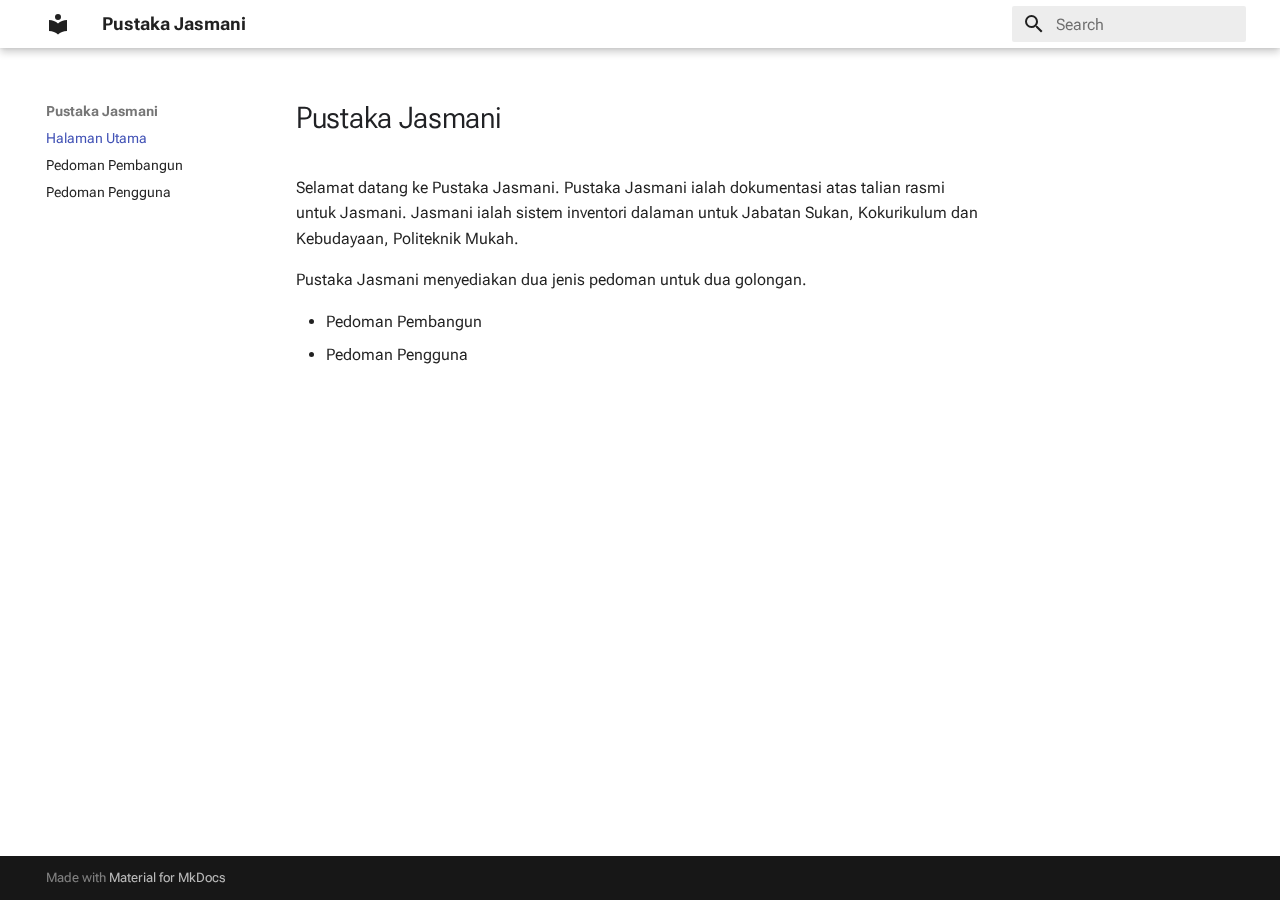
==== commit 3cae5de0: "Deployed 2524600 with MkDocs version: 1.4.2" ====
--- a/index.html
+++ b/index.html
@@ -267,7 +267,7 @@
 
 
 <h1 id="pustaka-jasmani">Pustaka Jasmani</h1>
-<p>Selamat datang ke Pustaka Jasmani. Pustaka Jasmani adalah dokumentasi atas talian rasmi untuk Jasmani. Jasmani adalah sistem inventori dalaman untuk Jabatan Sukan, Kokurikulum dan Kebudayaan, Politeknik Mukah.</p>
+<p>Selamat datang ke Pustaka Jasmani. Pustaka Jasmani ialah dokumentasi atas talian rasmi untuk Jasmani. Jasmani ialah sistem inventori dalaman untuk Jabatan Sukan, Kokurikulum dan Kebudayaan, Politeknik Mukah.</p>
 <p>Pustaka Jasmani menyediakan dua jenis pedoman untuk dua golongan.</p>
 <ul>
 <li>Pedoman Pembangun</li>
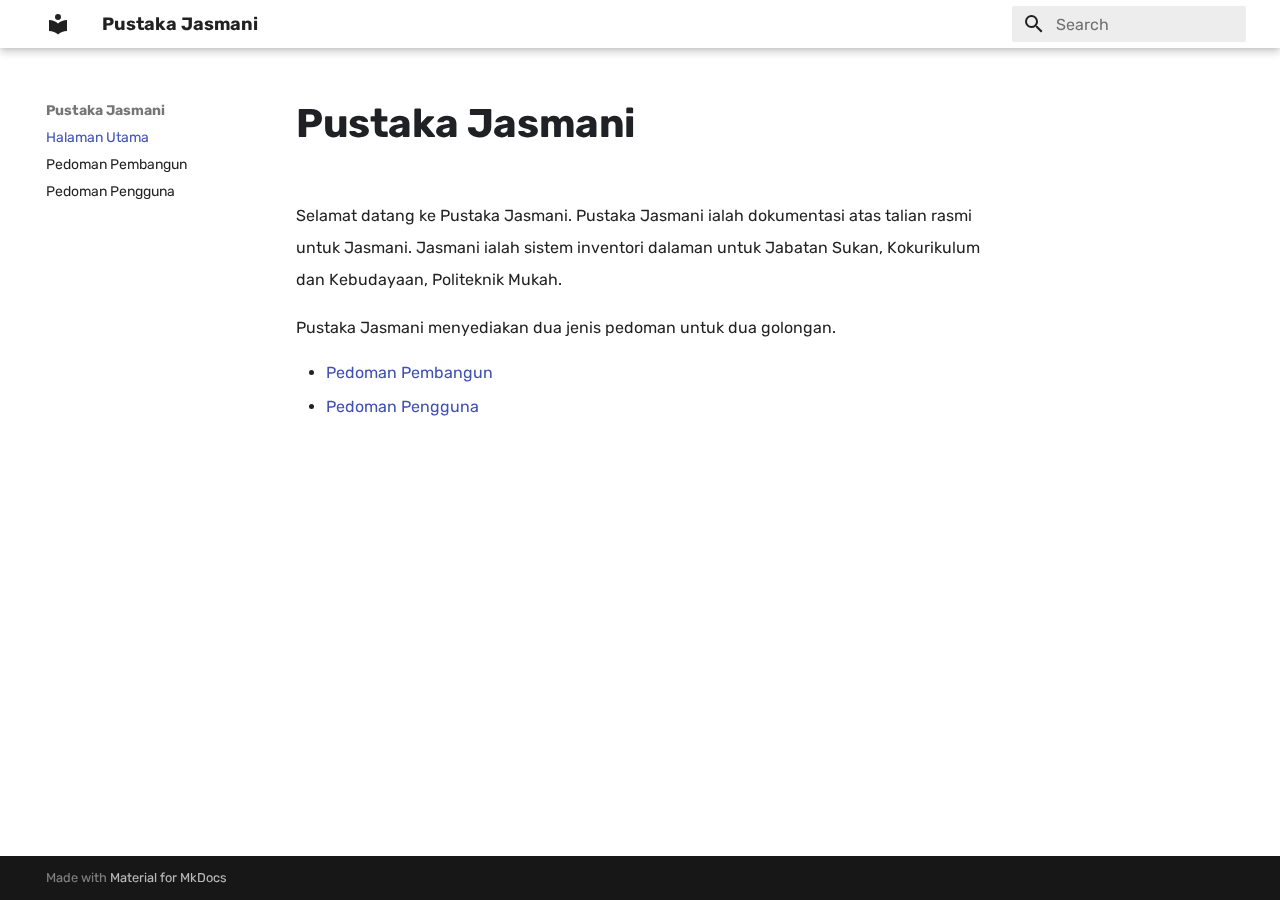
==== commit eb99a04f: "Deployed 2524600 with MkDocs version: 1.4.2" ====
--- a/index.html
+++ b/index.html
@@ -35,8 +35,8 @@
         
         
         <link rel="preconnect" href="https://fonts.gstatic.com" crossorigin>
-        <link rel="stylesheet" href="https://fonts.googleapis.com/css?family=Roboto+Flex:300,300i,400,400i,700,700i%7CRoboto+Mono:400,400i,700,700i&display=fallback">
-        <style>:root{--md-text-font:"Roboto Flex";--md-code-font:"Roboto Mono"}</style>
+        <link rel="stylesheet" href="https://fonts.googleapis.com/css?family=Rubik:300,300i,400,400i,700,700i%7CRoboto+Mono:400,400i,700,700i&display=fallback">
+        <style>:root{--md-text-font:"Rubik";--md-code-font:"Roboto Mono"}</style>
       
     
     
@@ -270,8 +270,8 @@
 <p>Selamat datang ke Pustaka Jasmani. Pustaka Jasmani ialah dokumentasi atas talian rasmi untuk Jasmani. Jasmani ialah sistem inventori dalaman untuk Jabatan Sukan, Kokurikulum dan Kebudayaan, Politeknik Mukah.</p>
 <p>Pustaka Jasmani menyediakan dua jenis pedoman untuk dua golongan.</p>
 <ul>
-<li>Pedoman Pembangun</li>
-<li>Pedoman Pengguna</li>
+<li><a href="pembangun/">Pedoman Pembangun</a></li>
+<li><a href="pengguna/">Pedoman Pengguna</a></li>
 </ul>
 
 
--- a/stylesheets/extra.css
+++ b/stylesheets/extra.css
@@ -1,5 +1,19 @@
 .md-typeset h1 {
     color: #202124;
+    font-size: 2rem;
+    font-weight: bold;
+}
+
+.md-typeset h2 {
     font-size: 1.5rem;
-    font-weight: normal;
+    font-weight: bold;
+}
+
+.md-typeset h3 {
+    font-size: 1rem;
+    font-weight: bold;
+}
+
+.md-typeset p {
+    line-height: 2;
 }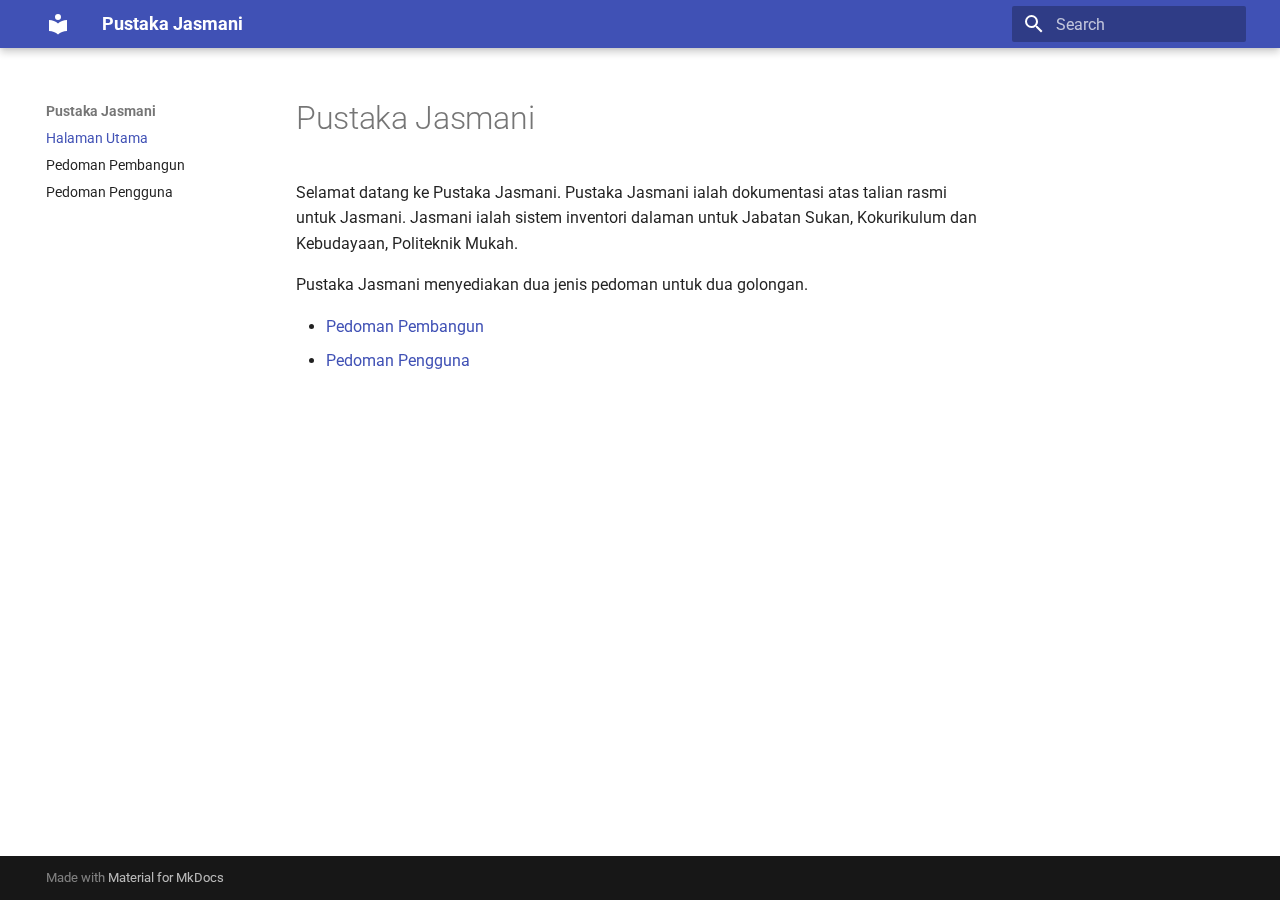
==== commit 558af13b: "Deployed 2524600 with MkDocs version: 1.4.2" ====
--- a/index.html
+++ b/index.html
@@ -35,12 +35,10 @@
         
         
         <link rel="preconnect" href="https://fonts.gstatic.com" crossorigin>
-        <link rel="stylesheet" href="https://fonts.googleapis.com/css?family=Rubik:300,300i,400,400i,700,700i%7CRoboto+Mono:400,400i,700,700i&display=fallback">
-        <style>:root{--md-text-font:"Rubik";--md-code-font:"Roboto Mono"}</style>
-      
-    
-    
-      <link rel="stylesheet" href="stylesheets/extra.css">
+        <link rel="stylesheet" href="https://fonts.googleapis.com/css?family=Roboto:300,300i,400,400i,700,700i%7CRoboto+Mono:400,400i,700,700i&display=fallback">
+        <style>:root{--md-text-font:"Roboto";--md-code-font:"Roboto Mono"}</style>
+      
+    
     
     <script>__md_scope=new URL(".",location),__md_hash=e=>[...e].reduce((e,_)=>(e<<5)-e+_.charCodeAt(0),0),__md_get=(e,_=localStorage,t=__md_scope)=>JSON.parse(_.getItem(t.pathname+"."+e)),__md_set=(e,_,t=localStorage,a=__md_scope)=>{try{t.setItem(a.pathname+"."+e,JSON.stringify(_))}catch(e){}}</script>
     
@@ -57,7 +55,7 @@
     
     
     
-    <body dir="ltr" data-md-color-scheme="default" data-md-color-primary="white" data-md-color-accent="">
+    <body dir="ltr" data-md-color-scheme="default" data-md-color-primary="" data-md-color-accent="">
   
     
     
